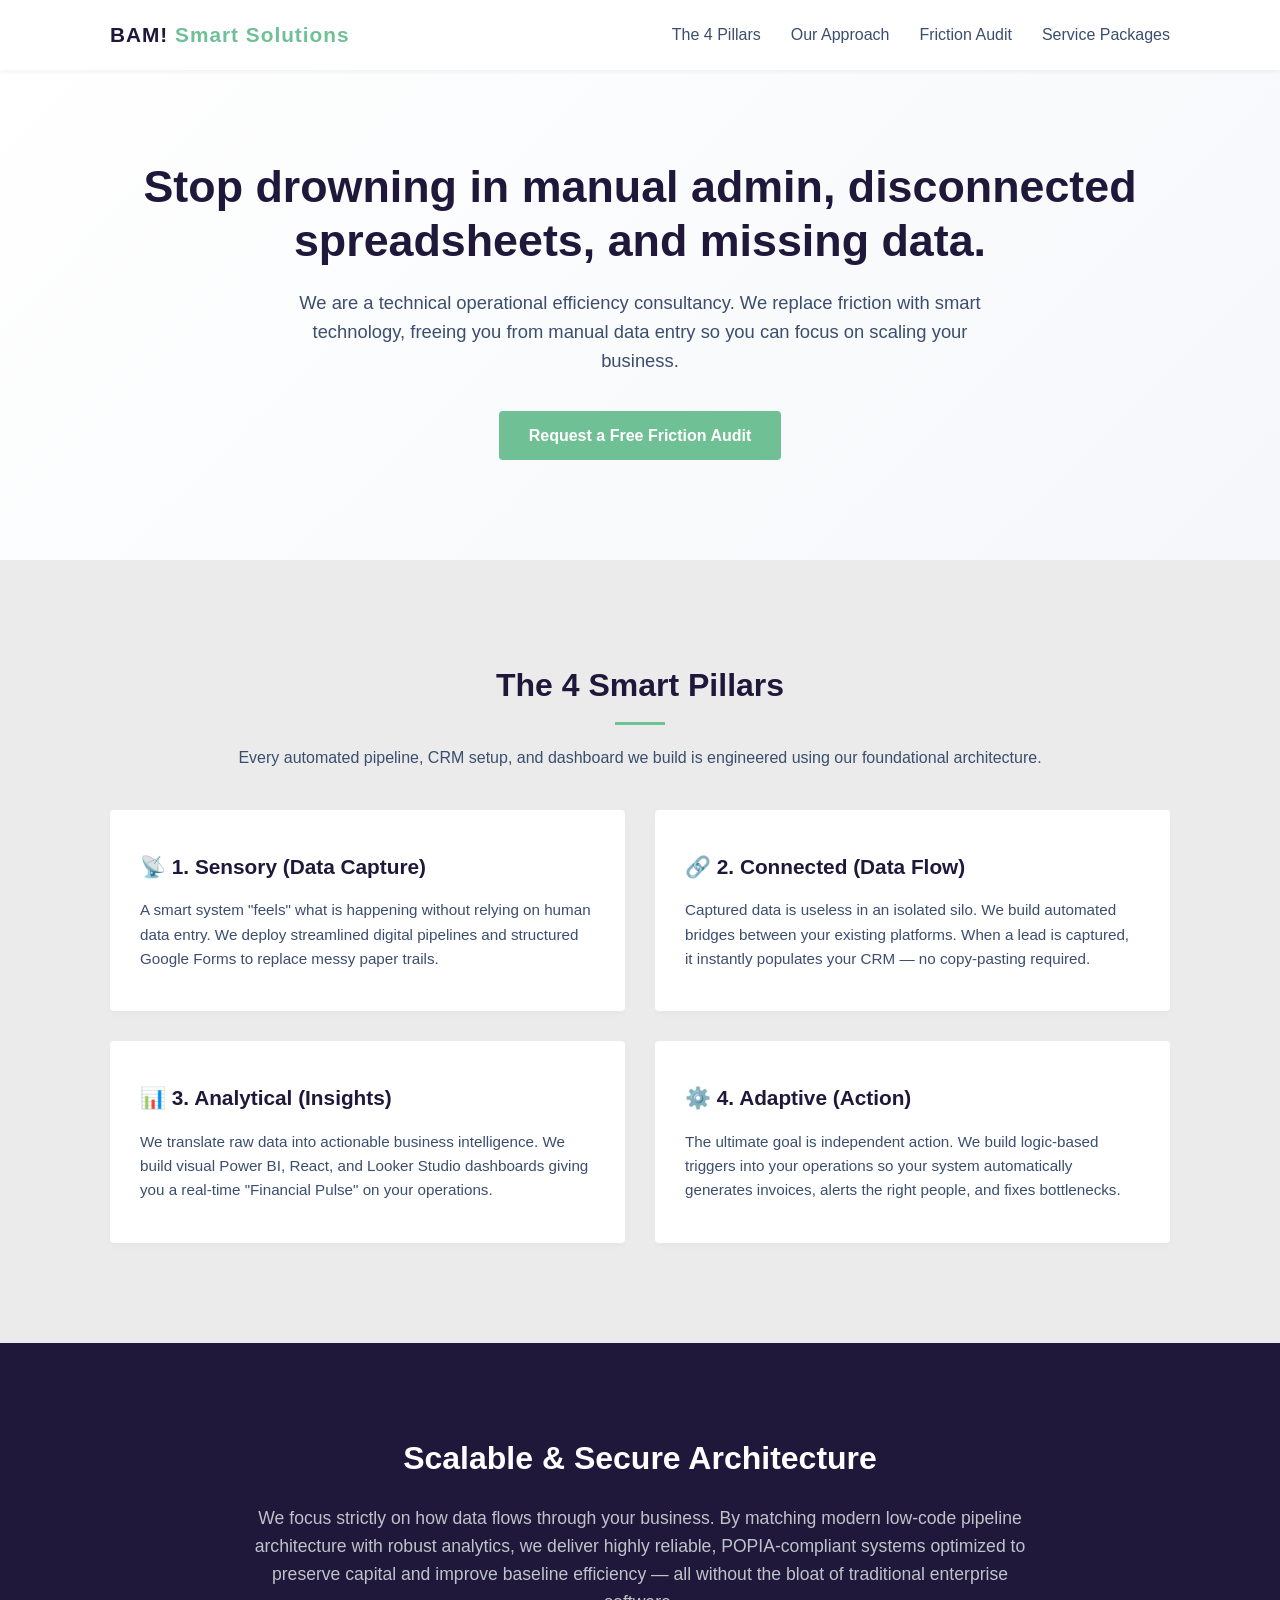
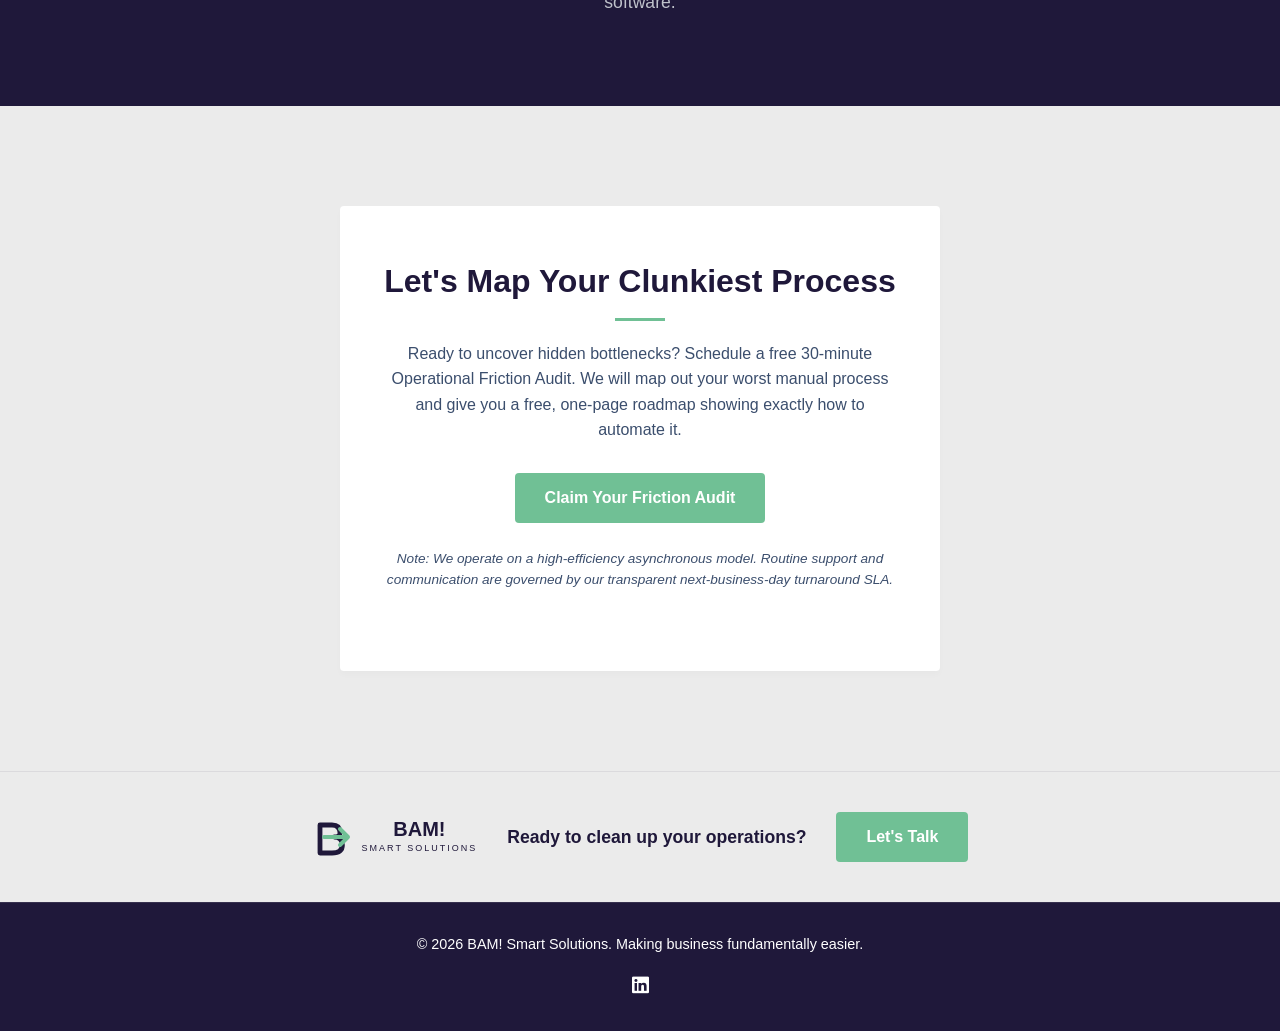
==== index.html @ abf4e765 "Update index.html Add Google Analytics" ====
<!DOCTYPE html>
<html lang="en">
<head>
    <meta charset="UTF-8">
    <meta name="viewport" content="width=device-width, initial-scale=1.0">
    <meta name="description" content="BAM! Smart Solutions helps South African businesses replace manual admin with smart digital systems, automated pipelines, and real-time dashboards.">
    <title>BAM! Smart Solutions | Operational Efficiency & Dashboards</title>
    <!-- Favicon: replace /favicon.ico with your actual favicon file -->
    <link rel="icon" type="image/x-icon" href="/favicon.ico">
    <link rel="stylesheet" href="https://cdnjs.cloudflare.com/ajax/libs/font-awesome/6.5.0/css/all.min.css">
    <link rel="stylesheet" href="style.css">

    <!-- Google tag (gtag.js) -->
    <script async src="https://www.googletagmanager.com/gtag/js?id=G-8MM4XV31XL"></script>
    <script>
      window.dataLayer = window.dataLayer || [];
      function gtag(){dataLayer.push(arguments);}
      gtag('js', new Date());

      gtag('config', 'G-8MM4XV31XL');
    </script>
</head>
<body>

    <header>
        <div class="container">
            <nav>
                <div class="logo">BAM!<span> Smart Solutions</span></div>

                <!-- Desktop nav -->
                <ul class="nav-links" id="nav-links">
                    <li><a href="#pillars">The 4 Pillars</a></li>
                    <li><a href="#approach">Our Approach</a></li>
                    <li><a href="#contact">Friction Audit</a></li>
                    <li><a href="products.html">Service Packages</a></li>
                </ul>

                <!-- Hamburger button (mobile only) -->
                <button class="nav-toggle" id="nav-toggle" aria-label="Toggle navigation" aria-expanded="false">
                    <span></span>
                    <span></span>
                    <span></span>
                </button>
            </nav>
        </div>
    </header>

    <section class="hero">
        <div class="container">
            <h1>Stop drowning in manual admin, disconnected spreadsheets, and missing data.</h1>
            <p>We are a technical operational efficiency consultancy. We replace friction with smart technology, freeing you from manual data entry so you can focus on scaling your business.</p>
            <a href="#contact" class="btn">Request a Free Friction Audit</a>
        </div>
    </section>

    <section id="pillars" class="services">
        <div class="container">
            <h2 class="section-title">The 4 Smart Pillars</h2>
            <p class="section-subtitle">Every automated pipeline, CRM setup, and dashboard we build is engineered using our foundational architecture.</p>
            <div class="services-grid">
                
                <div class="service-card">
                    <h3>📡 1. Sensory (Data Capture)</h3>
                    <p>A smart system "feels" what is happening without relying on human data entry. We deploy streamlined digital pipelines and structured Google Forms to replace messy paper trails.</p>
                </div>

                <div class="service-card">
                    <h3>🔗 2. Connected (Data Flow)</h3>
                    <p>Captured data is useless in an isolated silo. We build automated bridges between your existing platforms. When a lead is captured, it instantly populates your CRM — no copy-pasting required.</p>
                </div>

                <div class="service-card">
                    <h3>📊 3. Analytical (Insights)</h3>
                    <p>We translate raw data into actionable business intelligence. We build visual Power BI, React, and Looker Studio dashboards giving you a real-time "Financial Pulse" on your operations.</p>
                </div>

                <div class="service-card">
                    <h3>⚙️ 4. Adaptive (Action)</h3>
                    <p>The ultimate goal is independent action. We build logic-based triggers into your operations so your system automatically generates invoices, alerts the right people, and fixes bottlenecks.</p>
                </div>

            </div>
        </div>
    </section>

    <section id="approach" class="about-focus">
        <div class="container">
            <h2>Scalable &amp; Secure Architecture</h2>
            <p>We focus strictly on how data flows through your business. By matching modern low-code pipeline architecture with robust analytics, we deliver highly reliable, POPIA-compliant systems optimized to preserve capital and improve baseline efficiency — all without the bloat of traditional enterprise software.</p>
        </div>
    </section>

    <section id="contact" class="contact">
        <div class="container">
            <div class="contact-box">
                <h2 class="section-title">Let's Map Your Clunkiest Process</h2>
                <p>Ready to uncover hidden bottlenecks? Schedule a free 30-minute Operational Friction Audit. We will map out your worst manual process and give you a free, one-page roadmap showing exactly how to automate it.</p>
                <a href="mailto:pieter@bamsmartsolutions.co.za?subject=Free%20Friction%20Audit%20Request&body=Hi%20Pieter%2C%0A%0AI%20would%20like%20to%20book%20a%20free%2030-minute%20Operational%20Friction%20Audit.%0A%0AOrganisation%3A%20%0AContact%20Name%3A%20%0APhone%20Number%3A%20%0A%0AThank%20you." class="btn">Claim Your Friction Audit</a>
                <p class="notice">Note: We operate on a high-efficiency asynchronous model. Routine support and communication are governed by our transparent next-business-day turnaround SLA.</p>
            </div>
        </div>
    </section>

    <!-- Pre-footer CTA -->
    <div class="prefooter-cta">
        <div class="container">
            <div class="prefooter-inner">
                <div class="prefooter-logo">
                    <svg width="40" height="40" viewBox="0 0 50 50" xmlns="http://www.w3.org/2000/svg">
                        <path d="M10 10 H25 Q35 10 35 20 Q35 25 28 25 Q38 25 38 35 Q38 45 25 45 H10 Z" fill="none" stroke="#1F183A" stroke-width="6" stroke-linejoin="round"/>
                        <path d="M15 25 H45 M35 15 L45 25 L35 35" fill="none" stroke="#70C095" stroke-width="5" stroke-linecap="round" stroke-linejoin="round"/>
                    </svg>
                    <div>
                        <span class="prefooter-logo-bam">BAM!</span>
                        <span class="prefooter-logo-sub">SMART SOLUTIONS</span>
                    </div>
                </div>
                <p>Ready to clean up your operations?</p>
                <a href="#contact" class="btn">Let's Talk</a>
            </div>
        </div>
    </div>

    <footer>
        <p>&copy; 2026 BAM! Smart Solutions. Making business fundamentally easier.</p>
        <div class="footer-socials">
            <a href="https://linkedin.com/company/bam-smart-solutions" target="_blank" rel="noopener noreferrer" aria-label="LinkedIn">
                <i class="fa-brands fa-linkedin"></i>
            </a>
            <!--<a href="https://twitter.com/yourhandle" target="_blank" rel="noopener noreferrer" aria-label="X (Twitter)">
                <i class="fa-brands fa-x-twitter"></i>
            </a>
            <a href="https://facebook.com/yourhandle" target="_blank" rel="noopener noreferrer" aria-label="Facebook">
                <i class="fa-brands fa-facebook"></i> -->
            </a>
        </div>
    </footer>

    <script>
        const toggle = document.getElementById('nav-toggle');
        const navLinks = document.getElementById('nav-links');

        toggle.addEventListener('click', () => {
            const isOpen = navLinks.classList.toggle('nav-open');
            toggle.classList.toggle('nav-toggle--open', isOpen);
            toggle.setAttribute('aria-expanded', isOpen);
        });

        // Close nav when a link is clicked
        navLinks.querySelectorAll('a').forEach(link => {
            link.addEventListener('click', () => {
                navLinks.classList.remove('nav-open');
                toggle.classList.remove('nav-toggle--open');
                toggle.setAttribute('aria-expanded', false);
            });
        });
    </script>

</body>
</html>
---- style.css ----
/* ========================================================
   BAM! SMART SOLUTIONS — STYLESHEET
   ======================================================== */

/* --- Color Palette & Variables --- */
:root {
    --color-bg-light: #EBEBEB;
    --color-primary: #1F183A;
    --color-secondary: #3B4E6D;
    --color-accent: #70C095;
    --color-accent-hover: #63A29A;
    --color-white: #FFFFFF;
    --font-main: 'Segoe UI', Tahoma, Geneva, Verdana, sans-serif;
}

/* --- Global Reset & Base --- */
* {
    margin: 0;
    padding: 0;
    box-sizing: border-box;
}

body {
    font-family: var(--font-main);
    background-color: var(--color-bg-light);
    color: var(--color-primary);
    line-height: 1.6;
}

.container {
    width: 90%;
    max-width: 1100px;
    margin: 0 auto;
    padding: 0 20px;
}

/* ========================================================
   HEADER & NAVIGATION
   ======================================================== */

header {
    background-color: var(--color-white);
    box-shadow: 0 2px 4px rgba(0,0,0,0.05);
    position: fixed;
    width: 100%;
    top: 0;
    left: 0;
    z-index: 1000;
}

nav {
    display: flex;
    justify-content: space-between;
    align-items: center;
    height: 70px;
}

.logo {
    font-size: 1.3rem;
    font-weight: 700;
    letter-spacing: 1px;
    color: var(--color-primary);
}

.logo span {
    color: var(--color-accent);
}

/* Desktop nav links */
.nav-links {
    display: flex;
    list-style: none;
    gap: 0;
}

.nav-links li {
    margin-left: 30px;
}

.nav-links a {
    text-decoration: none;
    color: var(--color-secondary);
    font-weight: 500;
    transition: color 0.3s ease;
}

.nav-links a:hover {
    color: var(--color-accent);
}

/* Hamburger button — hidden on desktop */
.nav-toggle {
    display: none;
    flex-direction: column;
    justify-content: space-between;
    width: 26px;
    height: 18px;
    background: none;
    border: none;
    cursor: pointer;
    padding: 0;
}

.nav-toggle span {
    display: block;
    width: 100%;
    height: 2px;
    background-color: var(--color-primary);
    border-radius: 2px;
    transition: transform 0.3s ease, opacity 0.3s ease;
}

/* Animate hamburger to X when open */
.nav-toggle--open span:nth-child(1) {
    transform: translateY(8px) rotate(45deg);
}
.nav-toggle--open span:nth-child(2) {
    opacity: 0;
}
.nav-toggle--open span:nth-child(3) {
    transform: translateY(-8px) rotate(-45deg);
}

/* ========================================================
   HERO SECTION
   ======================================================== */

.hero {
    padding: 160px 0 100px 0;
    background: linear-gradient(135deg, var(--color-white) 0%, #F5F7FA 100%);
    text-align: center;
}

.hero h1 {
    font-size: 2.8rem;
    color: var(--color-primary);
    margin-bottom: 20px;
    font-weight: 700;
    line-height: 1.2;
}

.hero p {
    font-size: 1.15rem;
    color: var(--color-secondary);
    max-width: 700px;
    margin: 0 auto 35px auto;
}

/* ========================================================
   BUTTONS
   ======================================================== */

.btn {
    display: inline-block;
    background-color: var(--color-accent);
    color: var(--color-white);
    padding: 12px 30px;
    text-decoration: none;
    border-radius: 4px;
    font-weight: 600;
    transition: background-color 0.3s ease;
}

.btn:hover {
    background-color: var(--color-accent-hover);
}

/* ========================================================
   SERVICES / 4 PILLARS SECTION
   ======================================================== */

.services {
    padding: 100px 0;
}

.section-title {
    text-align: center;
    font-size: 2rem;
    margin-bottom: 20px;
    color: var(--color-primary);
    position: relative;
}

.section-title::after {
    content: '';
    display: block;
    width: 50px;
    height: 3px;
    background-color: var(--color-accent);
    margin: 10px auto 0 auto;
}

.section-subtitle {
    text-align: center;
    margin-bottom: 40px;
    color: var(--color-secondary);
}

.services-grid {
    display: grid;
    grid-template-columns: repeat(2, 1fr);
    gap: 30px;
}

.service-card {
    background-color: var(--color-white);
    padding: 40px 30px;
    border-radius: 4px;
    box-shadow: 0 4px 6px rgba(0,0,0,0.02);
    transition: transform 0.3s ease, box-shadow 0.3s ease;
}

.service-card:hover {
    transform: translateY(-5px);
    box-shadow: 0 10px 20px rgba(0,0,0,0.05);
}

.service-card h3 {
    font-size: 1.3rem;
    color: var(--color-primary);
    margin-bottom: 15px;
}

.service-card p {
    color: var(--color-secondary);
    font-size: 0.95rem;
}

/* ========================================================
   APPROACH / ABOUT SECTION
   ======================================================== */

.about-focus {
    background-color: var(--color-primary);
    color: var(--color-white);
    padding: 90px 0;
    text-align: center;
}

.about-focus h2 {
    font-size: 2rem;
    margin-bottom: 20px;
    color: var(--color-white);
}

.about-focus p {
    max-width: 800px;
    margin: 0 auto;
    font-size: 1.1rem;
    color: #D1D5DB;
    opacity: 0.9;
}

/* ========================================================
   CONTACT SECTION
   ======================================================== */

.contact {
    padding: 100px 0;
    text-align: center;
}

.contact-box {
    background-color: var(--color-white);
    max-width: 600px;
    margin: 0 auto;
    padding: 50px 40px;
    border-radius: 4px;
    box-shadow: 0 4px 6px rgba(0,0,0,0.02);
}

.contact-box p {
    margin-bottom: 30px;
    color: var(--color-secondary);
}

.notice {
    margin-top: 25px;
    font-size: 0.85rem;
    color: #718096;
    font-style: italic;
}

/* ========================================================
   PRE-FOOTER CTA
   ======================================================== */

.prefooter-cta {
    background-color: var(--color-bg-light);
    border-top: 1px solid rgba(31, 24, 58, 0.08);
    padding: 40px 0;
}

.prefooter-inner {
    display: flex;
    align-items: center;
    justify-content: center;
    gap: 30px;
    flex-wrap: wrap;
    text-align: center;
}

.prefooter-inner p {
    font-size: 1.1rem;
    font-weight: 600;
    color: var(--color-primary);
}

.prefooter-logo {
    display: flex;
    align-items: center;
    gap: 10px;
}

.prefooter-logo-bam {
    display: block;
    font-weight: 800;
    font-size: 20px;
    color: var(--color-primary);
    line-height: 1;
}

.prefooter-logo-sub {
    display: block;
    font-weight: 400;
    font-size: 9px;
    color: var(--color-primary);
    letter-spacing: 2px;
    margin-top: 2px;
}

/* ========================================================
   FOOTER
   ======================================================== */

footer {
    background-color: var(--color-primary);
    color: var(--color-white);
    padding: 30px 0;
    text-align: center;
    font-size: 0.9rem;
    border-top: 1px solid rgba(255,255,255,0.1);
    display: flex;
    flex-direction: column;
    align-items: center;
    gap: 15px;
}

.footer-socials a {
    color: var(--color-white);
    text-decoration: none;
    margin: 0 10px;
    font-size: 1.2rem;
    transition: color 0.3s ease;
}

.footer-socials a:hover {
    color: var(--color-accent);
}

/* ========================================================
   RESPONSIVE — MOBILE
   ======================================================== */

@media (max-width: 768px) {

    /* Hero */
    .hero h1 {
        font-size: 2rem;
    }

    /* Show hamburger, hide desktop nav by default */
    .nav-toggle {
        display: flex;
    }

    .nav-links {
        display: none;
        flex-direction: column;
        position: absolute;
        top: 70px;
        left: 0;
        width: 100%;
        background-color: var(--color-white);
        box-shadow: 0 4px 10px rgba(0,0,0,0.08);
        padding: 20px 0;
        gap: 0;
    }

    .nav-links.nav-open {
        display: flex;
    }

    .nav-links li {
        margin: 0;
    }

    .nav-links a {
        display: block;
        padding: 12px 30px;
        border-bottom: 1px solid rgba(0,0,0,0.04);
    }

    /* Services grid — 1 column on mobile */
    .services-grid {
        grid-template-columns: 1fr;
    }

    /* Products grid — 1 column on mobile */
    .product-grid {
        grid-template-columns: 1fr;
    }

    /* Pre-footer — stack vertically */
    .prefooter-inner {
        flex-direction: column;
        gap: 15px;
    }
}

/* ========================================================
   PRODUCTS PAGE
   ======================================================== */

.products-main {
    max-width: 1200px;
    margin: 40px auto;
    padding: 0 20px;
}

/* Section headers */
.products-section-header {
    margin-bottom: 30px;
}

.products-section-header--spaced {
    margin-top: 70px;
}

.products-section-title {
    font-size: 1.8rem;
    color: var(--color-primary);
    margin-bottom: 8px;
    position: relative;
}

.products-section-title::after {
    content: '';
    display: block;
    width: 40px;
    height: 3px;
    background-color: var(--color-accent);
    margin: 8px 0 0 0;
}

.products-section-subtitle {
    color: var(--color-secondary);
    font-size: 0.95rem;
    margin-top: 12px;
}

/* Product grid */
.product-grid {
    display: grid;
    grid-template-columns: repeat(auto-fit, minmax(300px, 1fr));
    gap: 30px;
}

/* Product card */
.product-card {
    background: var(--color-white);
    padding: 25px;
    border-radius: 6px;
    box-shadow: 0 4px 6px rgba(0, 0, 0, 0.05);
    display: flex;
    flex-direction: column;
    justify-content: space-between;
    transition: transform 0.2s ease, box-shadow 0.2s ease;
    border-left: 4px solid transparent;
}

.product-card:hover {
    transform: translateY(-5px);
    box-shadow: 0 8px 15px rgba(0, 0, 0, 0.1);
}

/* Featured / Core Offer card */
.product-card--featured {
    border-left: 4px solid var(--color-accent);
    box-shadow: 0 6px 20px rgba(112, 192, 149, 0.15);
}

/* Tags */
.product-tag {
    display: inline-block;
    background-color: rgba(31, 24, 58, 0.08);
    color: var(--color-primary);
    padding: 4px 8px;
    font-size: 11px;
    font-weight: 700;
    border-radius: 4px;
    text-transform: uppercase;
    letter-spacing: 0.5px;
}

.product-tag--core {
    background-color: rgba(112, 192, 149, 0.2);
    color: #2a7a52;
}

.product-title {
    margin: 15px 0 10px 0;
    font-size: 20px;
    color: var(--color-primary);
}

.product-description {
    font-size: 14px;
    color: #555555;
    line-height: 1.6;
    margin-bottom: 15px;
}

.product-includes {
    list-style: none;
    margin-bottom: 20px;
}

.product-includes li {
    font-size: 13px;
    color: var(--color-secondary);
    padding: 4px 0;
    padding-left: 18px;
    position: relative;
}

.product-includes li::before {
    content: '✓';
    position: absolute;
    left: 0;
    color: var(--color-accent);
    font-weight: 700;
}

.product-price {
    font-size: 22px;
    font-weight: 800;
    margin-bottom: 15px;
    color: var(--color-primary);
}

.product-price-period {
    font-size: 14px;
    font-weight: 400;
    color: var(--color-secondary);
}

/* Enquire button (anchor styled as button) */
.btn-enquire {
    display: block;
    background-color: var(--color-accent);
    color: var(--color-primary);
    text-decoration: none;
    text-align: center;
    width: 100%;
    padding: 12px;
    font-size: 14px;
    font-weight: 700;
    border-radius: 4px;
    transition: background-color 0.2s ease, color 0.2s ease;
    text-transform: uppercase;
    letter-spacing: 0.5px;
}

.btn-enquire:hover {
    background-color: var(--color-accent-hover);
    color: var(--color-white);
}

/* Not sure box */
.not-sure-box {
    text-align: center;
    padding: 60px 20px 40px;
}

.not-sure-box h3 {
    font-size: 1.4rem;
    margin-bottom: 12px;
    color: var(--color-primary);
}

.not-sure-box p {
    color: var(--color-secondary);
    margin-bottom: 25px;
    max-width: 550px;
    margin-left: auto;
    margin-right: auto;
}
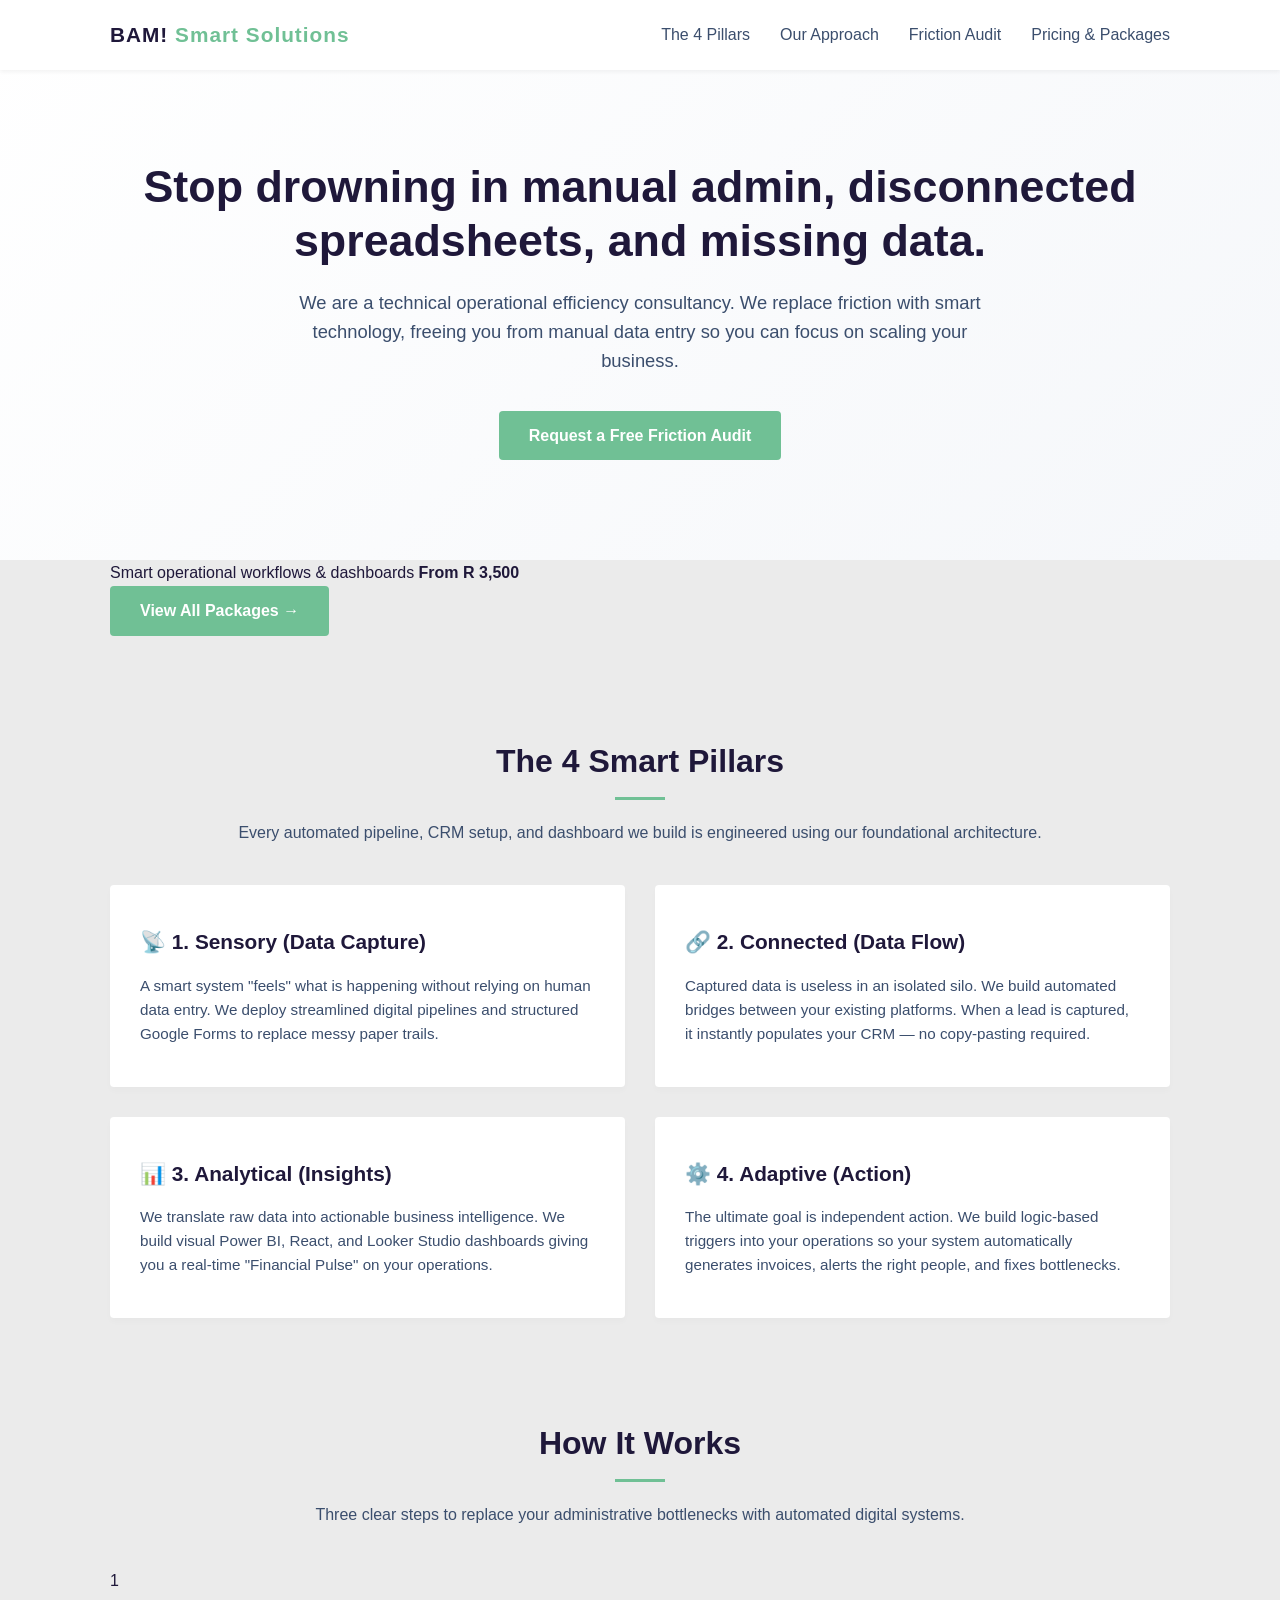
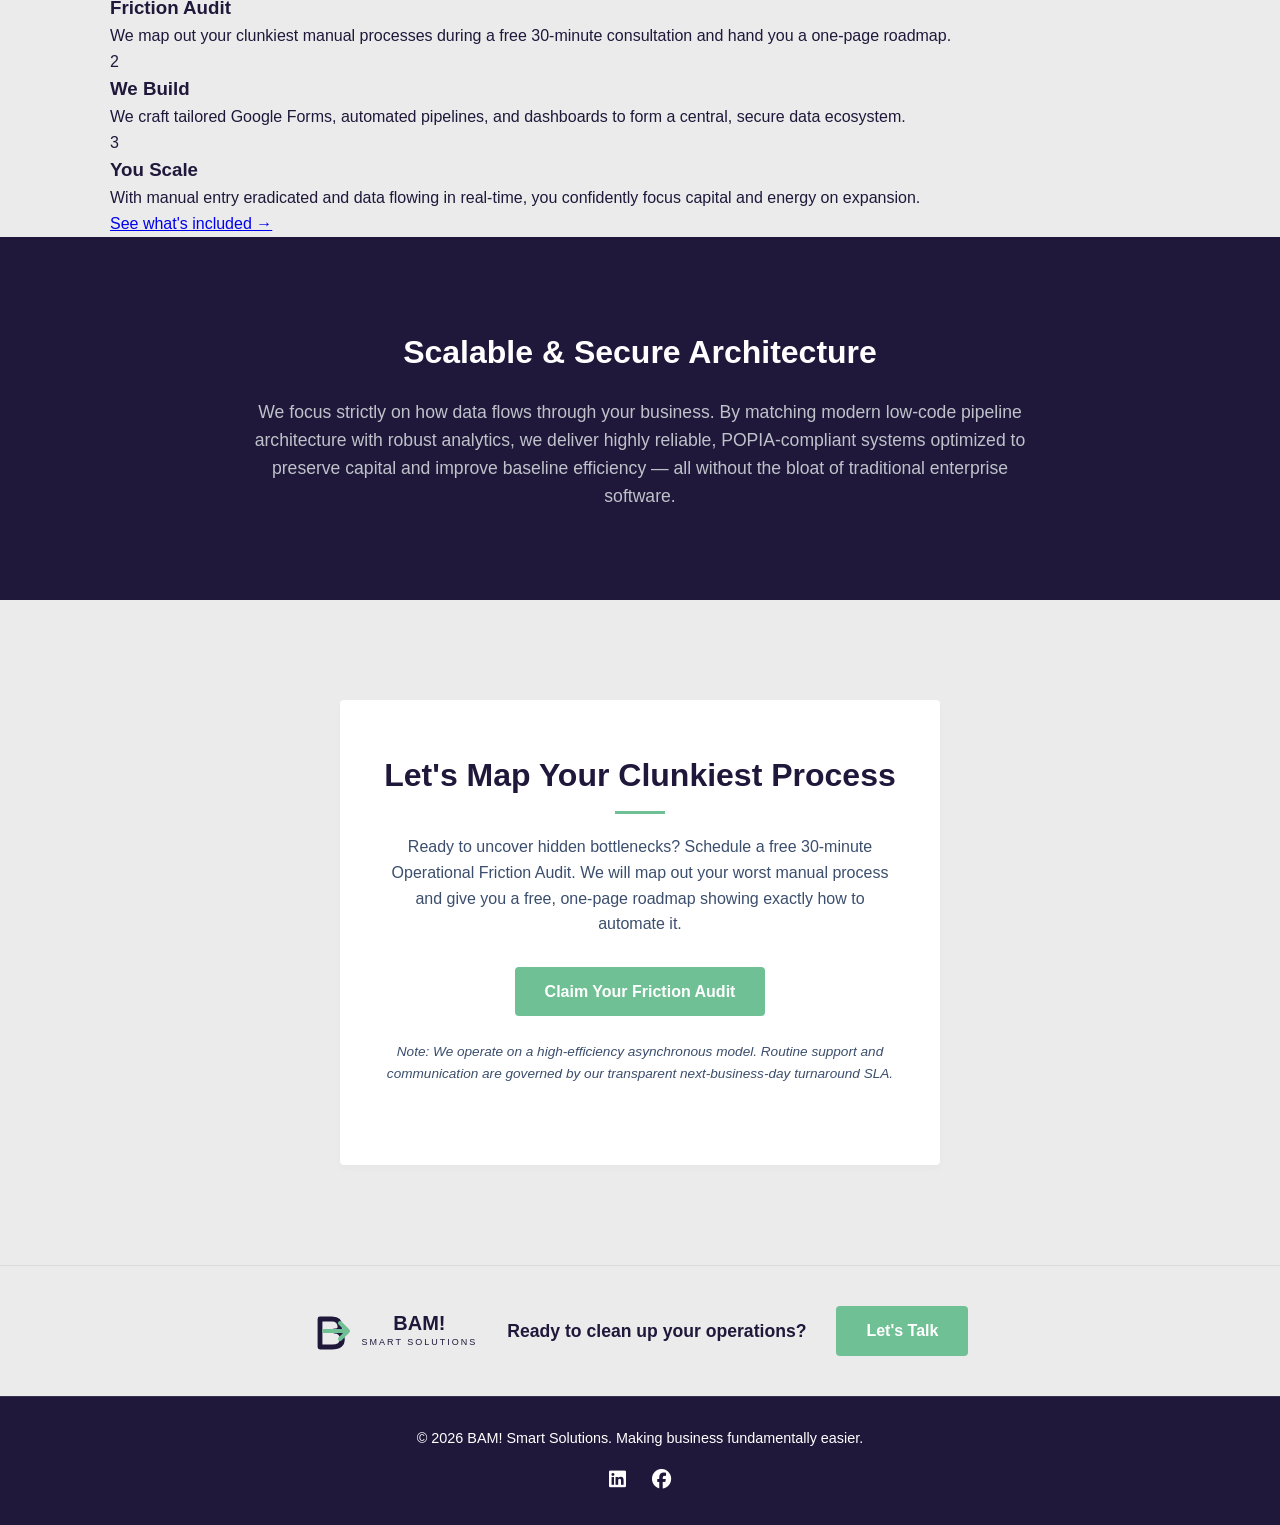
==== commit c4dafdad: "Update index.html Additions: - favicon added - added a teaser pricing strip to the home page - ad" ====
--- a/index.html
+++ b/index.html
@@ -6,7 +6,7 @@
     <meta name="description" content="BAM! Smart Solutions helps South African businesses replace manual admin with smart digital systems, automated pipelines, and real-time dashboards.">
     <title>BAM! Smart Solutions | Operational Efficiency & Dashboards</title>
     <!-- Favicon: replace /favicon.ico with your actual favicon file -->
-    <link rel="icon" type="image/x-icon" href="/favicon.ico">
+    <link rel="icon" type="image/x-icon" href="/BAM Favicon.ico">
     <link rel="stylesheet" href="https://cdnjs.cloudflare.com/ajax/libs/font-awesome/6.5.0/css/all.min.css">
     <link rel="stylesheet" href="style.css">
 
@@ -32,7 +32,7 @@
                     <li><a href="#pillars">The 4 Pillars</a></li>
                     <li><a href="#approach">Our Approach</a></li>
                     <li><a href="#contact">Friction Audit</a></li>
-                    <li><a href="products.html">Service Packages</a></li>
+                    <li><a href="products.html">Pricing & Packages</a></li>
                 </ul>
 
                 <!-- Hamburger button (mobile only) -->
@@ -53,6 +53,15 @@
         </div>
     </section>
 
+    <section class="pricing-teaser">
+        <div class="container pricing-teaser-inner">
+            <p>Smart operational workflows & dashboards <strong>From R 3,500</strong></p>
+            <a href="products.html" class="btn btn-secondary-style">View All Packages &rarr;</a>
+        </div>
+    </section>
+
+    
+
     <section id="pillars" class="services">
         <div class="container">
             <h2 class="section-title">The 4 Smart Pillars</h2>
@@ -79,6 +88,37 @@
                     <p>The ultimate goal is independent action. We build logic-based triggers into your operations so your system automatically generates invoices, alerts the right people, and fixes bottlenecks.</p>
                 </div>
 
+            </div>
+        </div>
+    </section>
+
+    <section class="how-it-works">
+        <div class="container">
+            <h2 class="section-title">How It Works</h2>
+            <p class="section-subtitle">Three clear steps to replace your administrative bottlenecks with automated digital systems.</p>
+            
+            <div class="steps-grid">
+                <div class="step-card">
+                    <div class="step-number">1</div>
+                    <h3>Friction Audit</h3>
+                    <p>We map out your clunkiest manual processes during a free 30-minute consultation and hand you a one-page roadmap.</p>
+                </div>
+
+                <div class="step-card">
+                    <div class="step-number">2</div>
+                    <h3>We Build</h3>
+                    <p>We craft tailored Google Forms, automated pipelines, and dashboards to form a central, secure data ecosystem.</p>
+                </div>
+
+                <div class="step-card">
+                    <div class="step-number">3</div>
+                    <h3>You Scale</h3>
+                    <p>With manual entry eradicated and data flowing in real-time, you confidently focus capital and energy on expansion.</p>
+                </div>
+            </div>
+
+            <div class="how-it-works-cta">
+                <a href="products.html" class="view-packages-link">See what's included &rarr;</a>
             </div>
         </div>
     </section>
@@ -129,9 +169,9 @@
             </a>
             <!--<a href="https://twitter.com/yourhandle" target="_blank" rel="noopener noreferrer" aria-label="X (Twitter)">
                 <i class="fa-brands fa-x-twitter"></i>
-            </a>
-            <a href="https://facebook.com/yourhandle" target="_blank" rel="noopener noreferrer" aria-label="Facebook">
-                <i class="fa-brands fa-facebook"></i> -->
+            </a> -->
+            <a href="https://www.facebook.com/profile.php?id=61590346305639" target="_blank" rel="noopener noreferrer" aria-label="Facebook">
+                <i class="fa-brands fa-facebook"></i> 
             </a>
         </div>
     </footer>
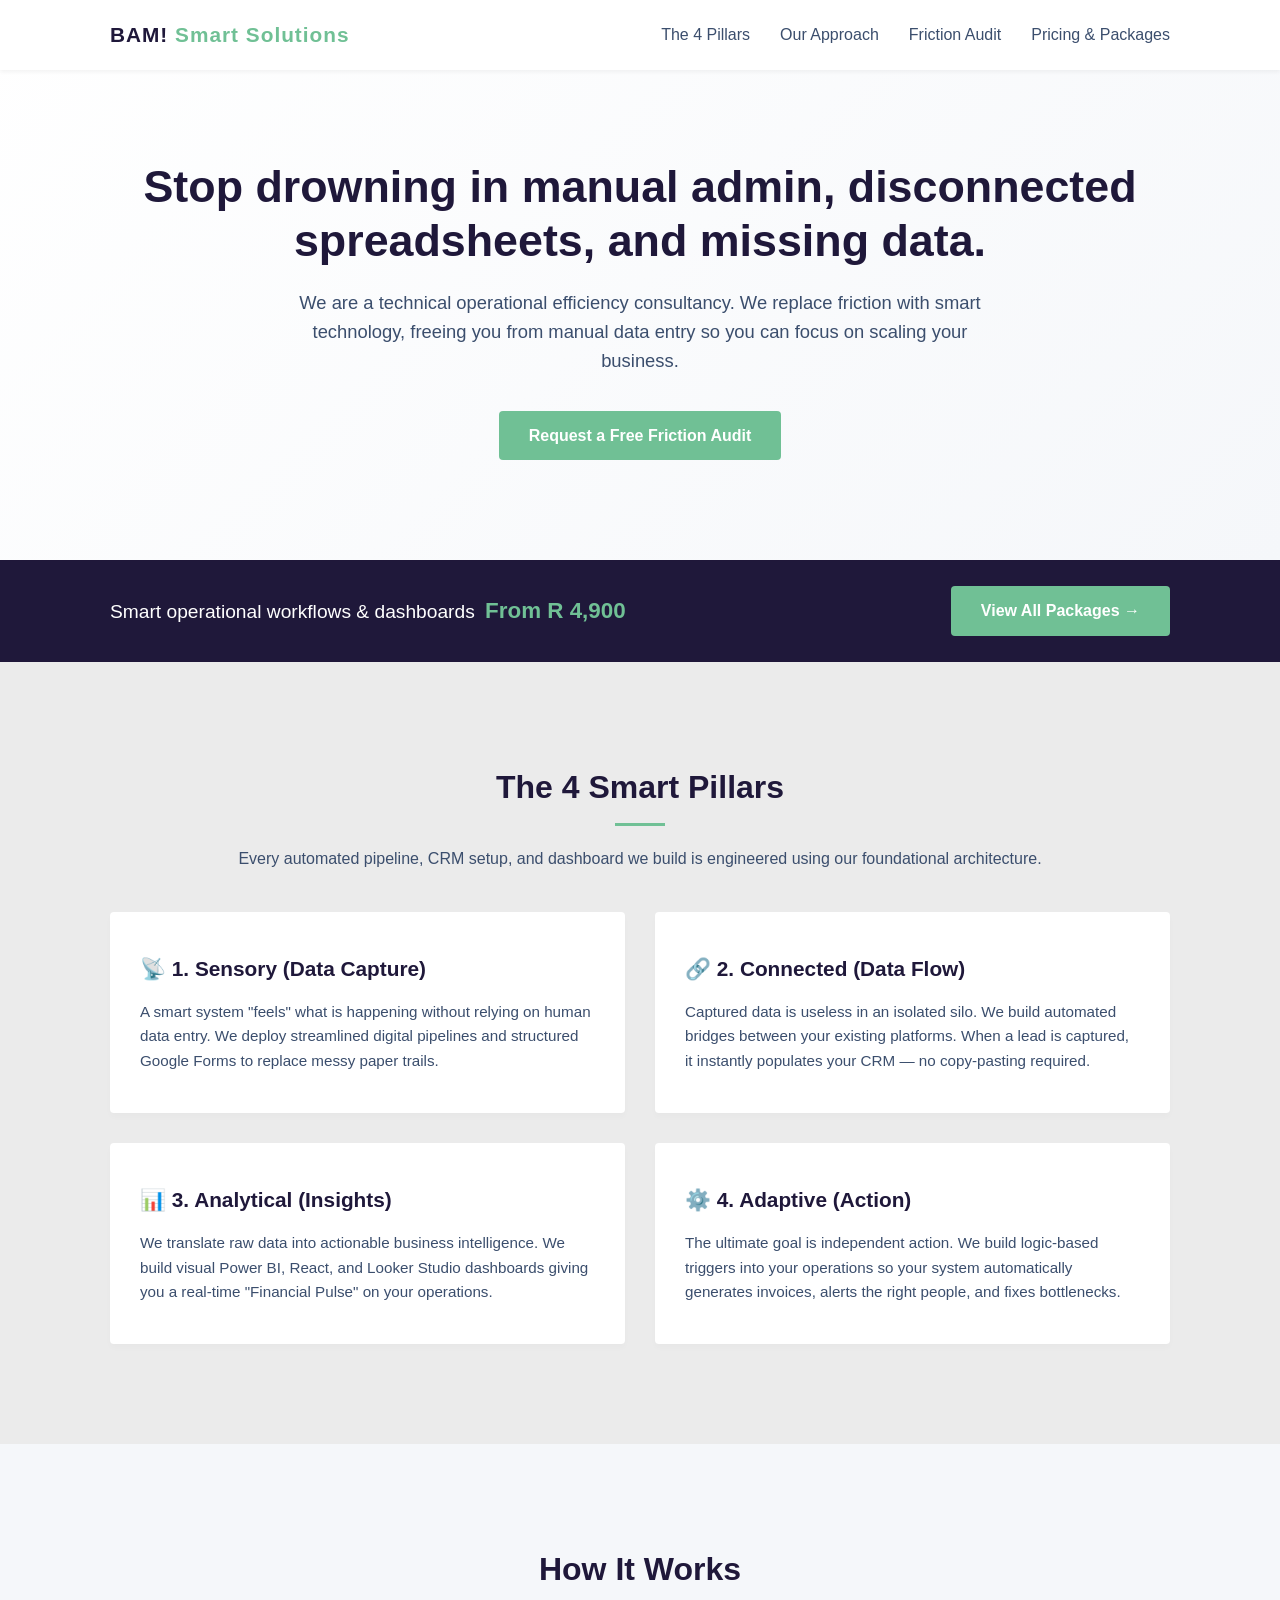
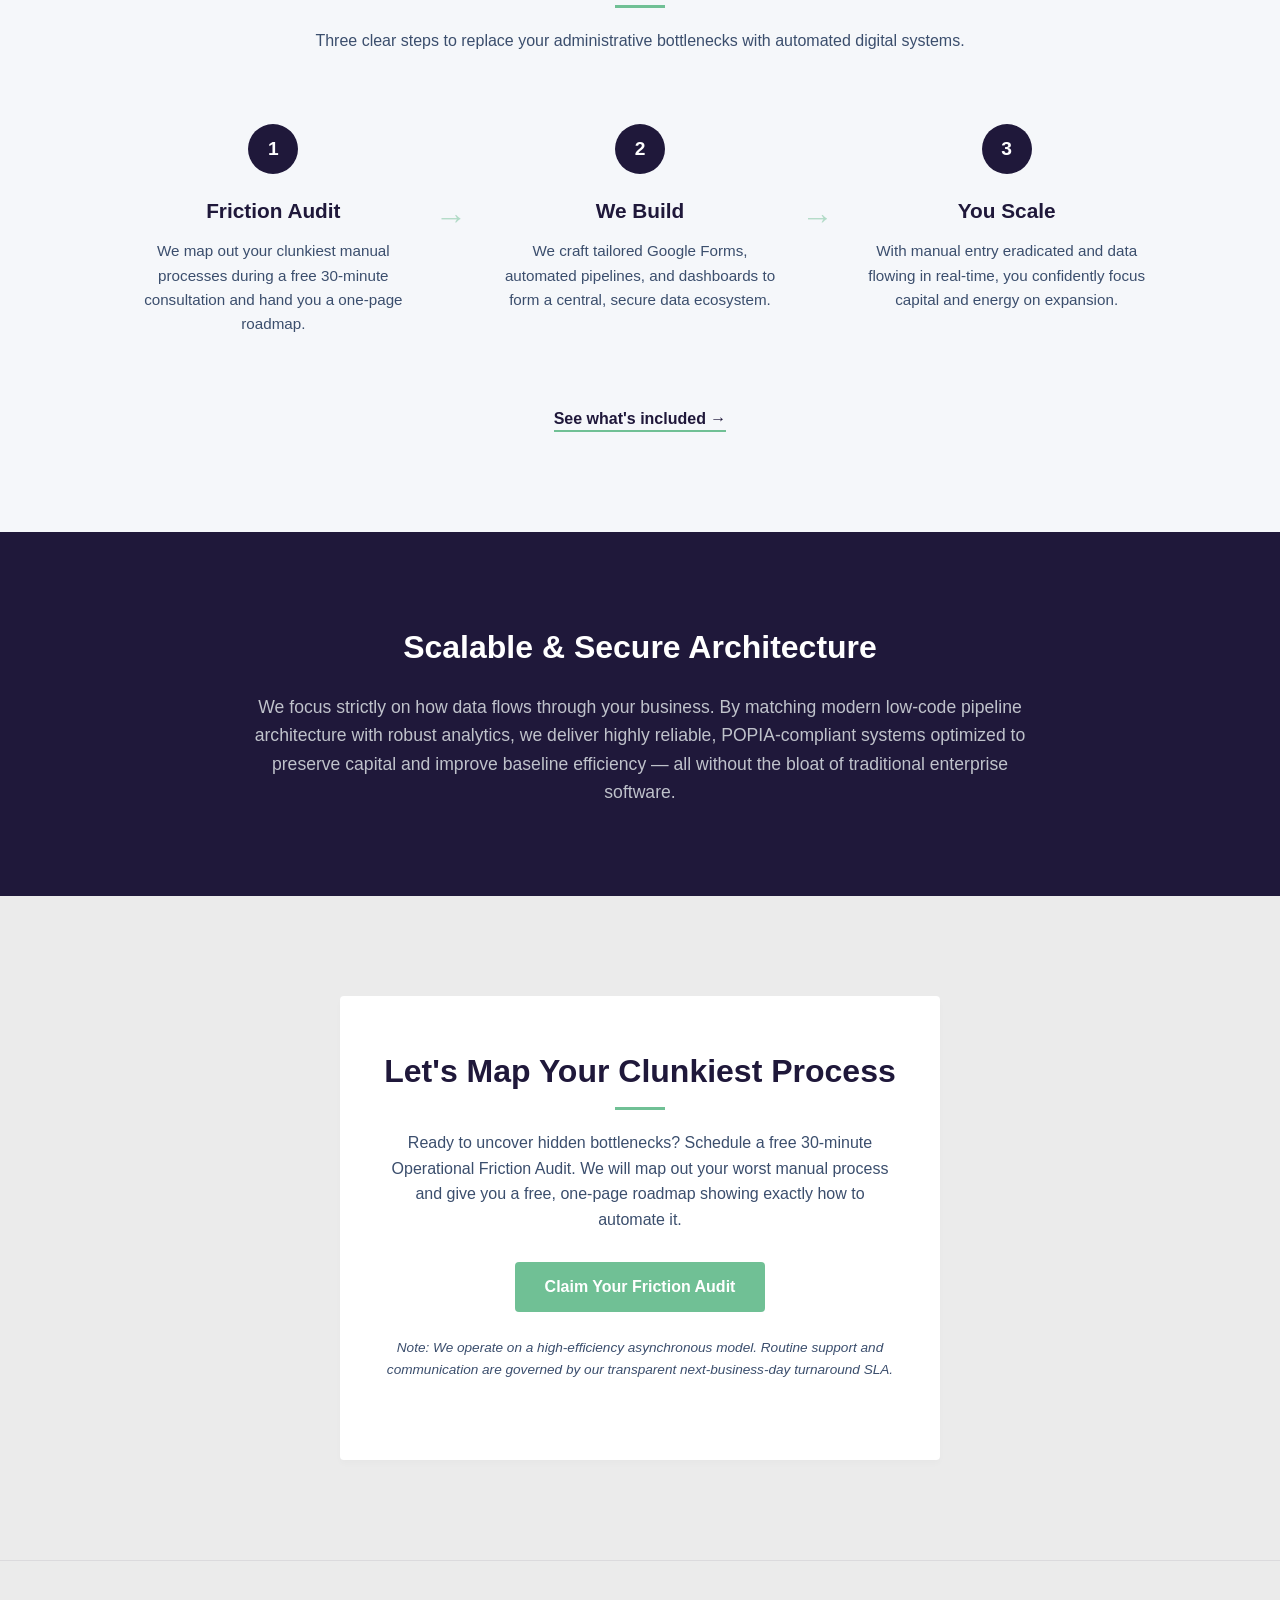
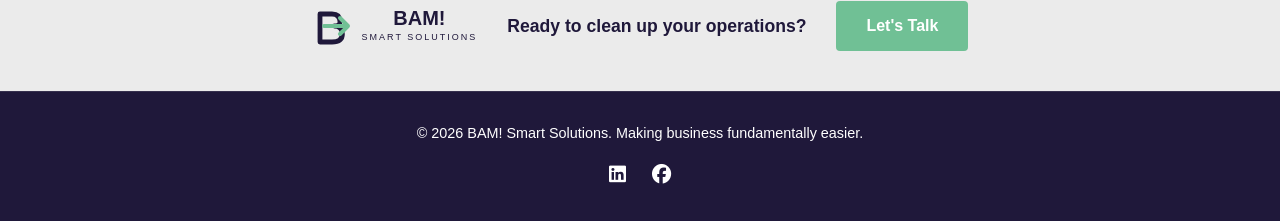
==== commit 60133442: "Update index.html Add: - Logo link - price adjustment" ====
--- a/index.html
+++ b/index.html
@@ -25,7 +25,9 @@
     <header>
         <div class="container">
             <nav>
-                <div class="logo">BAM!<span> Smart Solutions</span></div>
+                <a href="/" class="logo-link" style="text-decoration: none;">
+                    <div class="logo">BAM!<span> Smart Solutions</span></div>
+                </a>
 
                 <!-- Desktop nav -->
                 <ul class="nav-links" id="nav-links">
@@ -55,7 +57,7 @@
 
     <section class="pricing-teaser">
         <div class="container pricing-teaser-inner">
-            <p>Smart operational workflows & dashboards <strong>From R 3,500</strong></p>
+            <p>Smart operational workflows & dashboards <strong>From R 4,900 </strong></p>
             <a href="products.html" class="btn btn-secondary-style">View All Packages &rarr;</a>
         </div>
     </section>
--- a/style.css
+++ b/style.css
@@ -596,3 +596,139 @@
     margin-left: auto;
     margin-right: auto;
 }
+
+/* ========================================================
+   NEW SECTIONS: PRICING TEASER & HOW IT WORKS
+   ======================================================== */
+
+/* --- Teaser Pricing Strip --- */
+.pricing-teaser {
+    background-color: var(--color-primary);
+    border-top: 1px solid rgba(31, 24, 58, 0.08);
+    border-bottom: 1px solid rgba(31, 24, 58, 0.08);
+    padding: 25px 0;
+}
+
+.pricing-teaser-inner {
+    display: flex;
+    justify-content: space-between;
+    align-items: center;
+    flex-wrap: wrap;
+    gap: 20px;
+}
+
+.pricing-teaser p {
+    font-size: 1.2rem;
+    color: var(--color-white);
+}
+
+.pricing-teaser p strong {
+    color: var(--color-accent);
+    font-size: 1.4rem;
+    font-weight: 800;
+    margin-left: 5px;
+}
+
+/* Modifying button slightly for contrasting strip layout */
+.btn-secondary-style {
+    background-color: var(--color-accent);
+}
+.btn-secondary-style:hover {
+    background-color: var(--color-accent-hover);
+}
+
+/* --- How It Works Section --- */
+.how-it-works {
+    padding: 100px 0;
+    background-color: #F5F7FA; /* Light background contrast split */
+}
+
+.steps-grid {
+    display: grid;
+    grid-template-columns: repeat(3, 1fr);
+    gap: 40px;
+    margin-top: 50px;
+}
+
+.step-card {
+    text-align: center;
+    position: relative;
+    padding: 20px;
+}
+
+/* Arrow indicators between step columns on desktop */
+.steps-grid .step-card:not(:last-child)::after {
+    content: '→';
+    position: absolute;
+    right: -30px;
+    top: 35%;
+    font-size: 2rem;
+    color: var(--color-accent);
+    opacity: 0.5;
+}
+
+.step-number {
+    display: inline-flex;
+    align-items: center;
+    justify-content: center;
+    width: 50px;
+    height: 50px;
+    background-color: var(--color-primary);
+    color: var(--color-white);
+    font-weight: 700;
+    font-size: 1.2rem;
+    border-radius: 50%;
+    margin-bottom: 20px;
+}
+
+.step-card h3 {
+    font-size: 1.3rem;
+    color: var(--color-primary);
+    margin-bottom: 12px;
+}
+
+.step-card p {
+    color: var(--color-secondary);
+    font-size: 0.95rem;
+}
+
+.how-it-works-cta {
+    text-align: center;
+    margin-top: 50px;
+}
+
+.view-packages-link {
+    color: var(--color-primary);
+    font-weight: 700;
+    text-decoration: none;
+    border-bottom: 2px solid var(--color-accent);
+    padding-bottom: 3px;
+    transition: color 0.2s ease, border-color 0.2s ease;
+}
+
+.view-packages-link:hover {
+    color: var(--color-accent);
+    border-color: var(--color-accent-hover);
+}
+
+/* --- Mobile Responsiveness Adjustments --- */
+@media (max-width: 768px) {
+    .pricing-teaser-inner {
+        flex-direction: column;
+        text-align: center;
+    }
+    
+    .steps-grid {
+        grid-template-columns: 1fr;
+        gap: 30px;
+    }
+
+    .steps-grid .step-card:not(:last-child)::after {
+        content: '↓';
+        right: auto;
+        left: 50%;
+        top: auto;
+        bottom: -25px;
+        transform: translateX(-50%);
+    }
+}
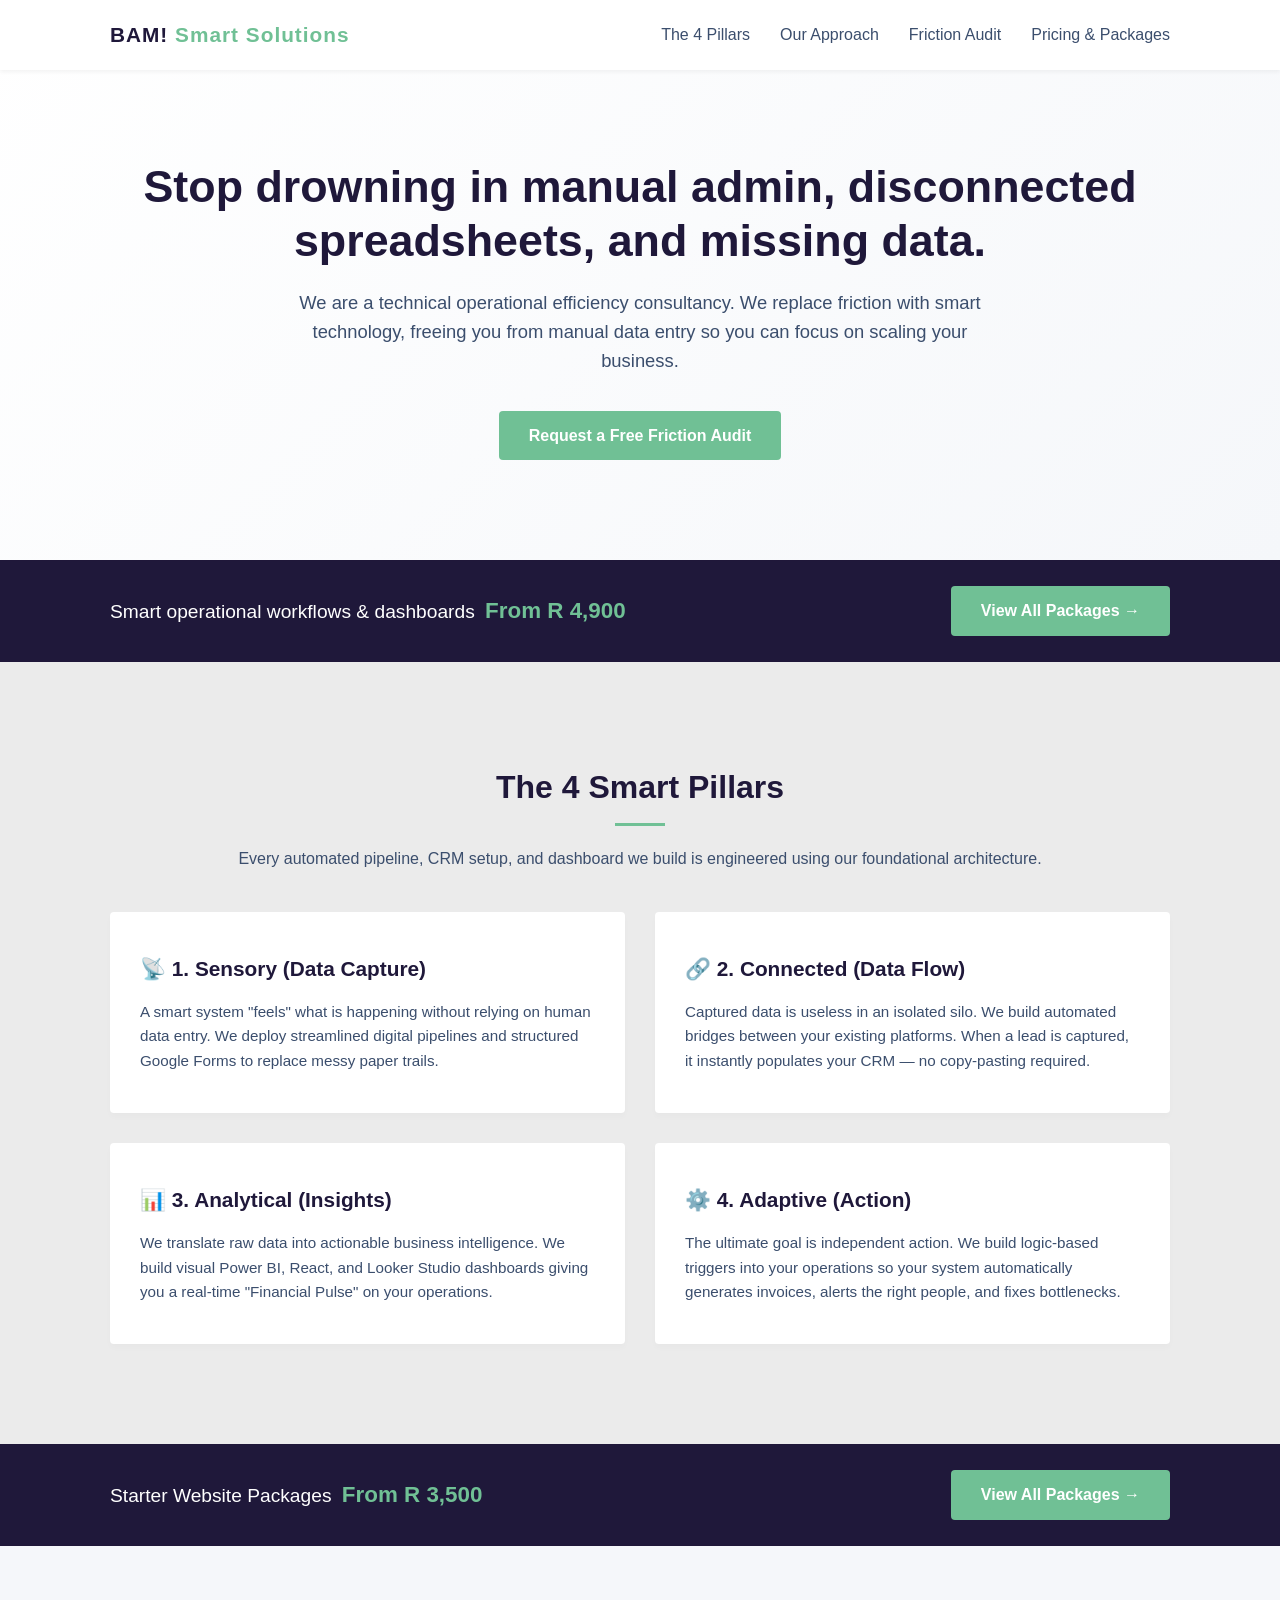
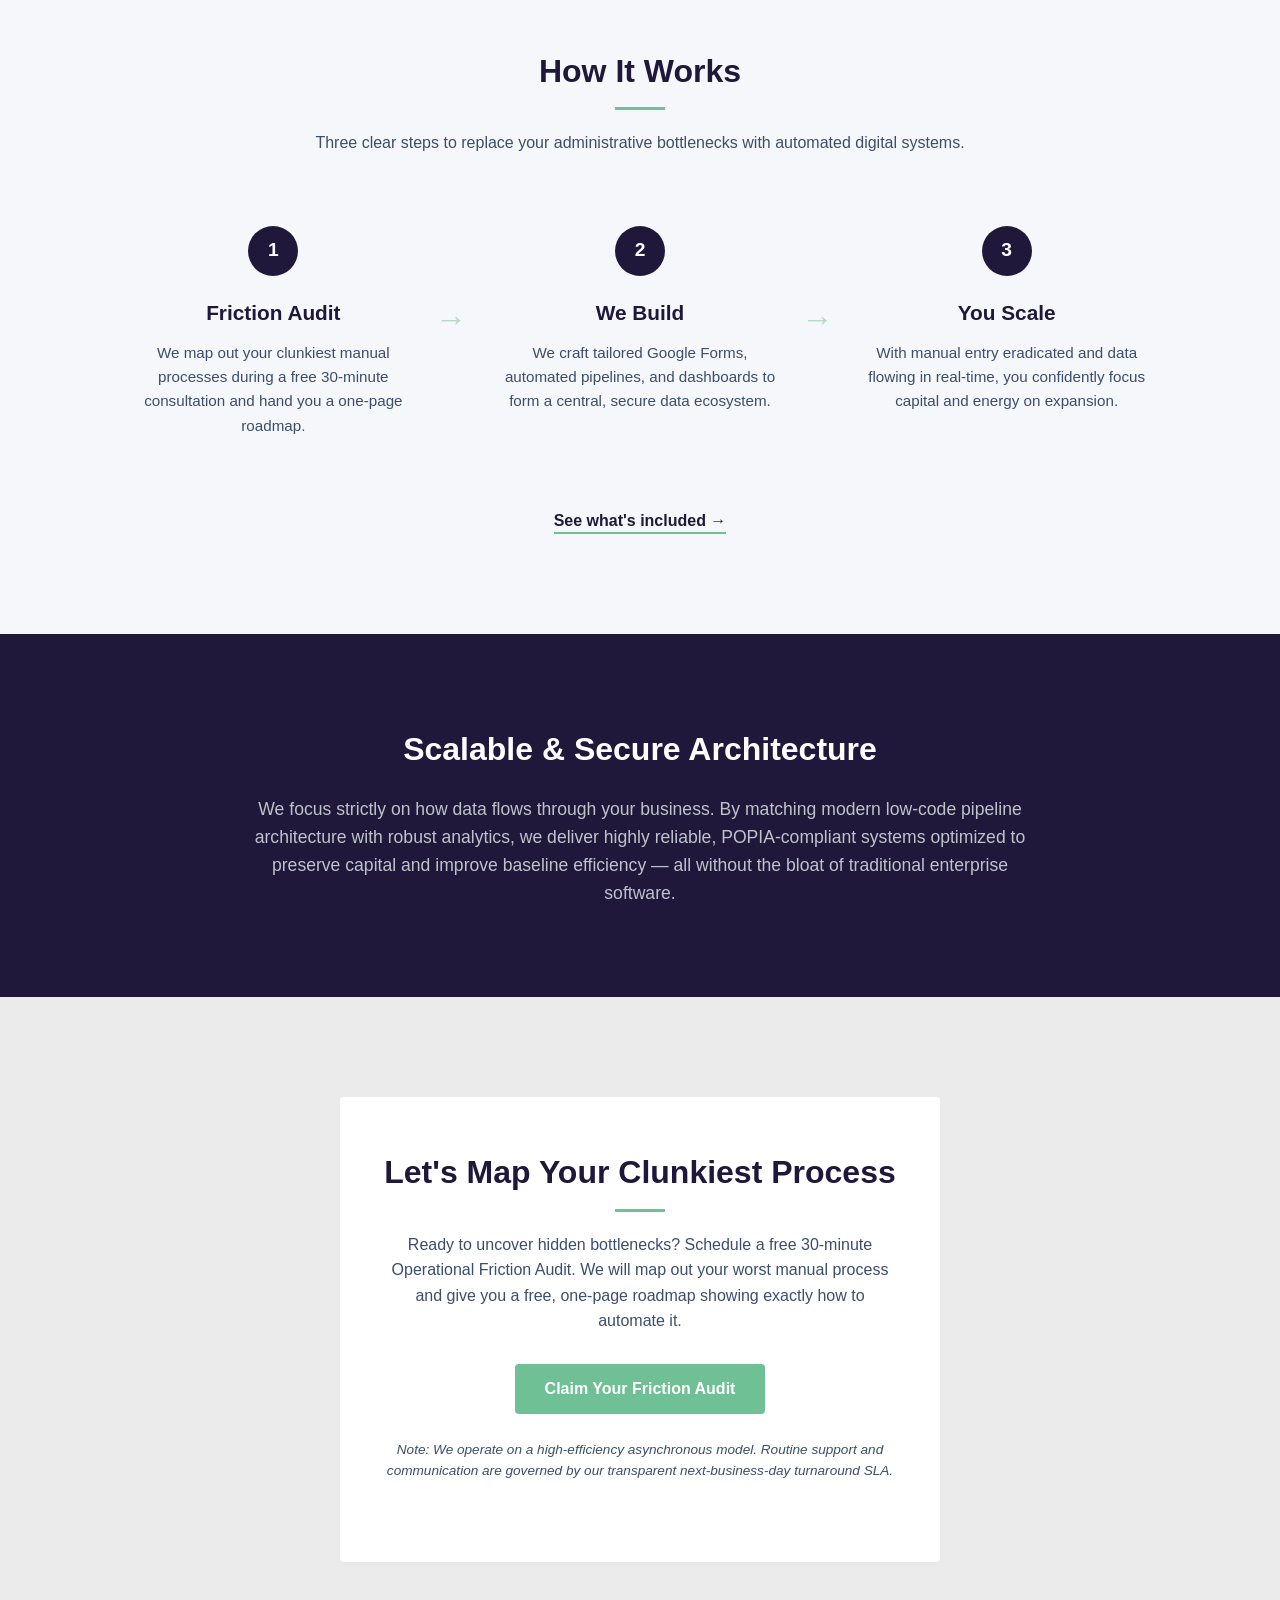
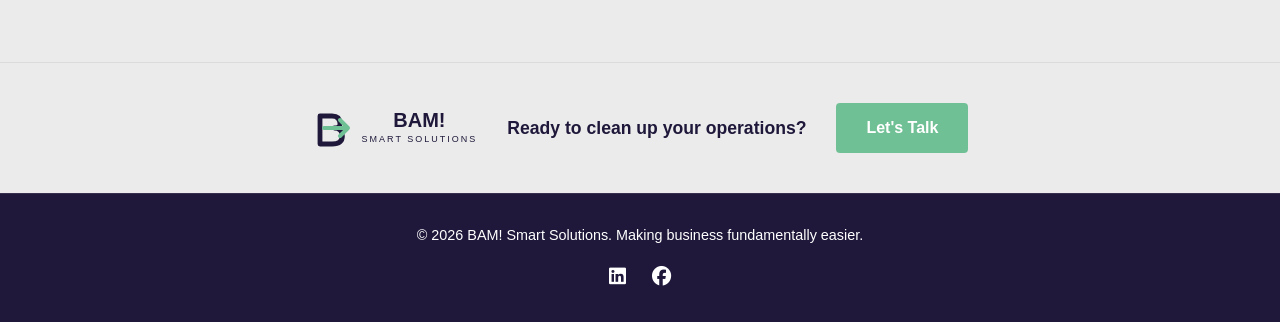
==== commit 44dba4f1: "Update index.html New additions: - canonical link tag - website teaser for packages" ====
--- a/index.html
+++ b/index.html
@@ -10,6 +10,8 @@
     <link rel="stylesheet" href="https://cdnjs.cloudflare.com/ajax/libs/font-awesome/6.5.0/css/all.min.css">
     <link rel="stylesheet" href="style.css">
 
+    <link rel="canonical" href="https://www.bamsmartsolutions.co.za/index.html/" />
+
     <!-- Google tag (gtag.js) -->
     <script async src="https://www.googletagmanager.com/gtag/js?id=G-8MM4XV31XL"></script>
     <script>
@@ -93,6 +95,14 @@
             </div>
         </div>
     </section>
+
+    <section class="pricing-teaser">
+        <div class="container pricing-teaser-inner">
+            <p>Starter Website Packages <strong>From R 3,500 </strong></p>
+            <a href="products.html" class="btn btn-secondary-style">View All Packages &rarr;</a>
+        </div>
+    </section>
+
 
     <section class="how-it-works">
         <div class="container">
--- a/style.css
+++ b/style.css
@@ -64,6 +64,11 @@
 
 .logo span {
     color: var(--color-accent);
+}
+
+.logo-link {
+    text-decoration: none;
+    color: inherit; /* Inherits the deep blue color you already set for your logo class */
 }
 
 /* Desktop nav links */
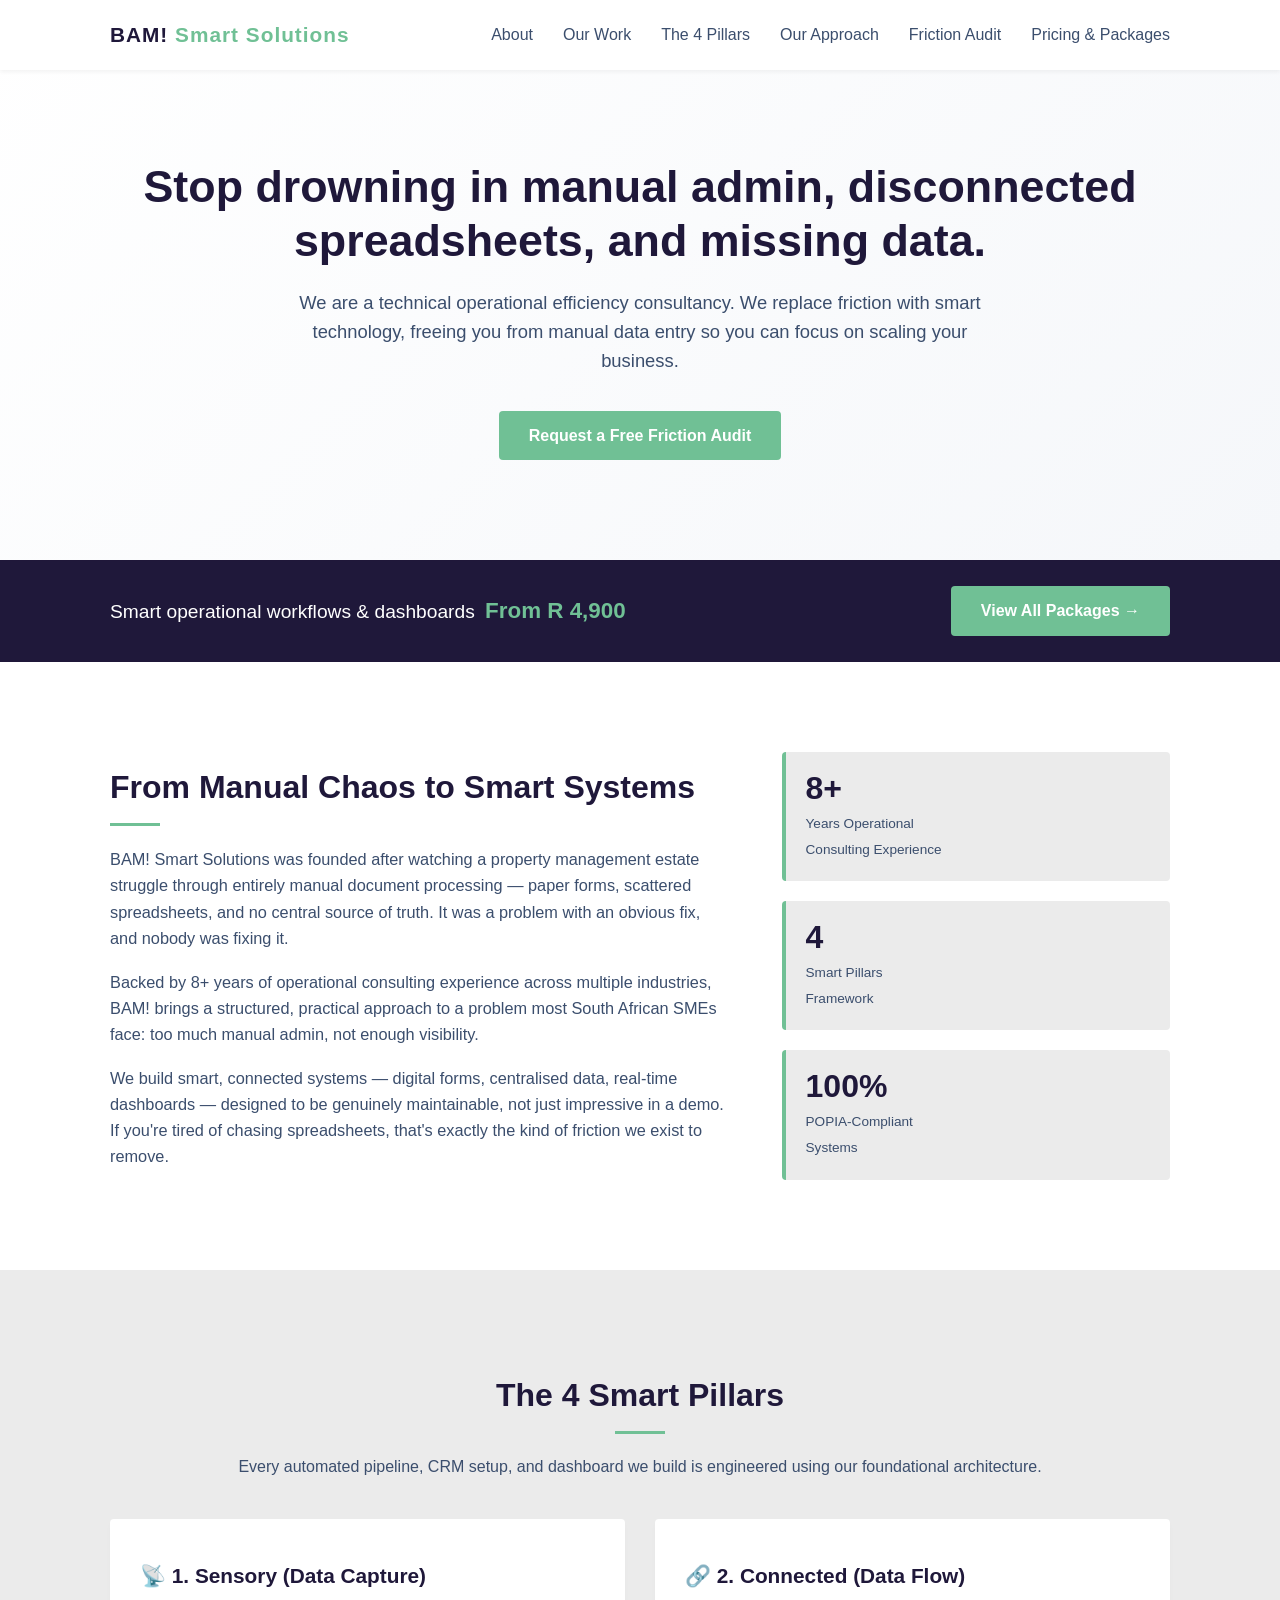
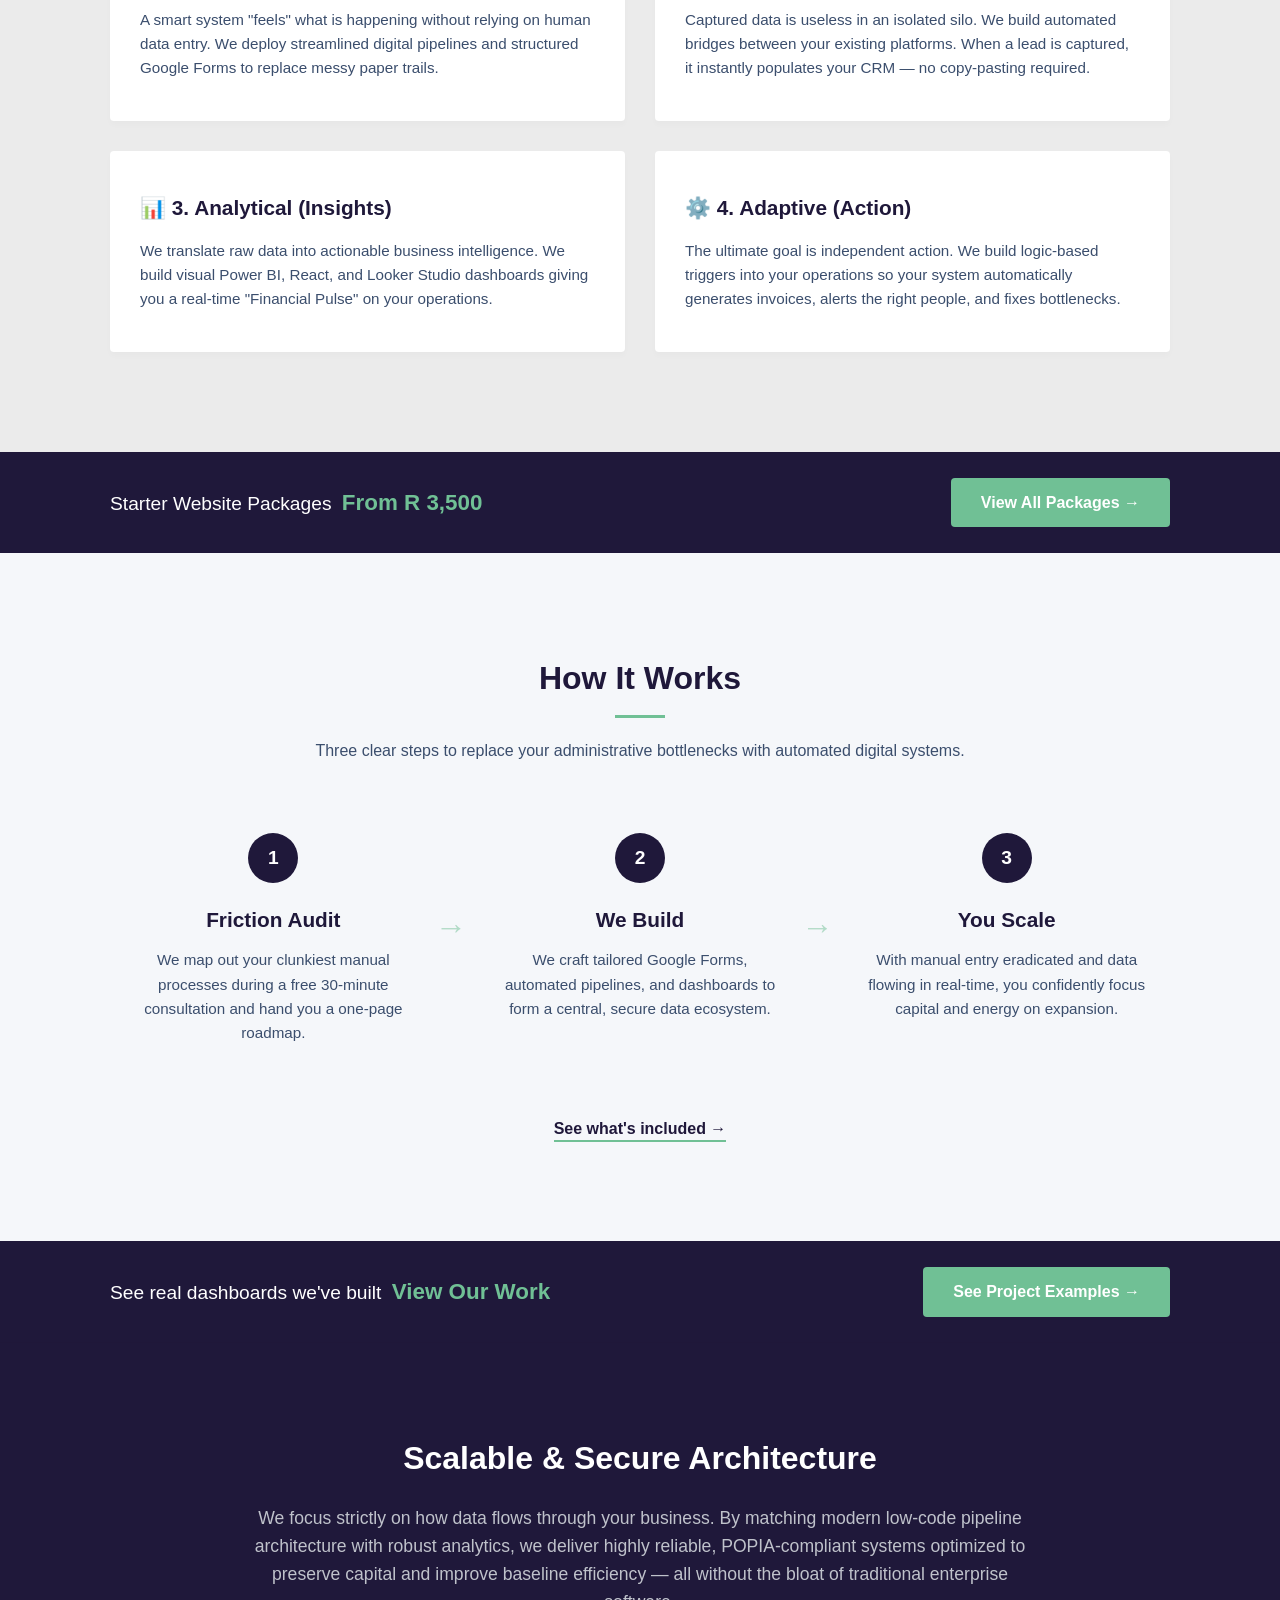
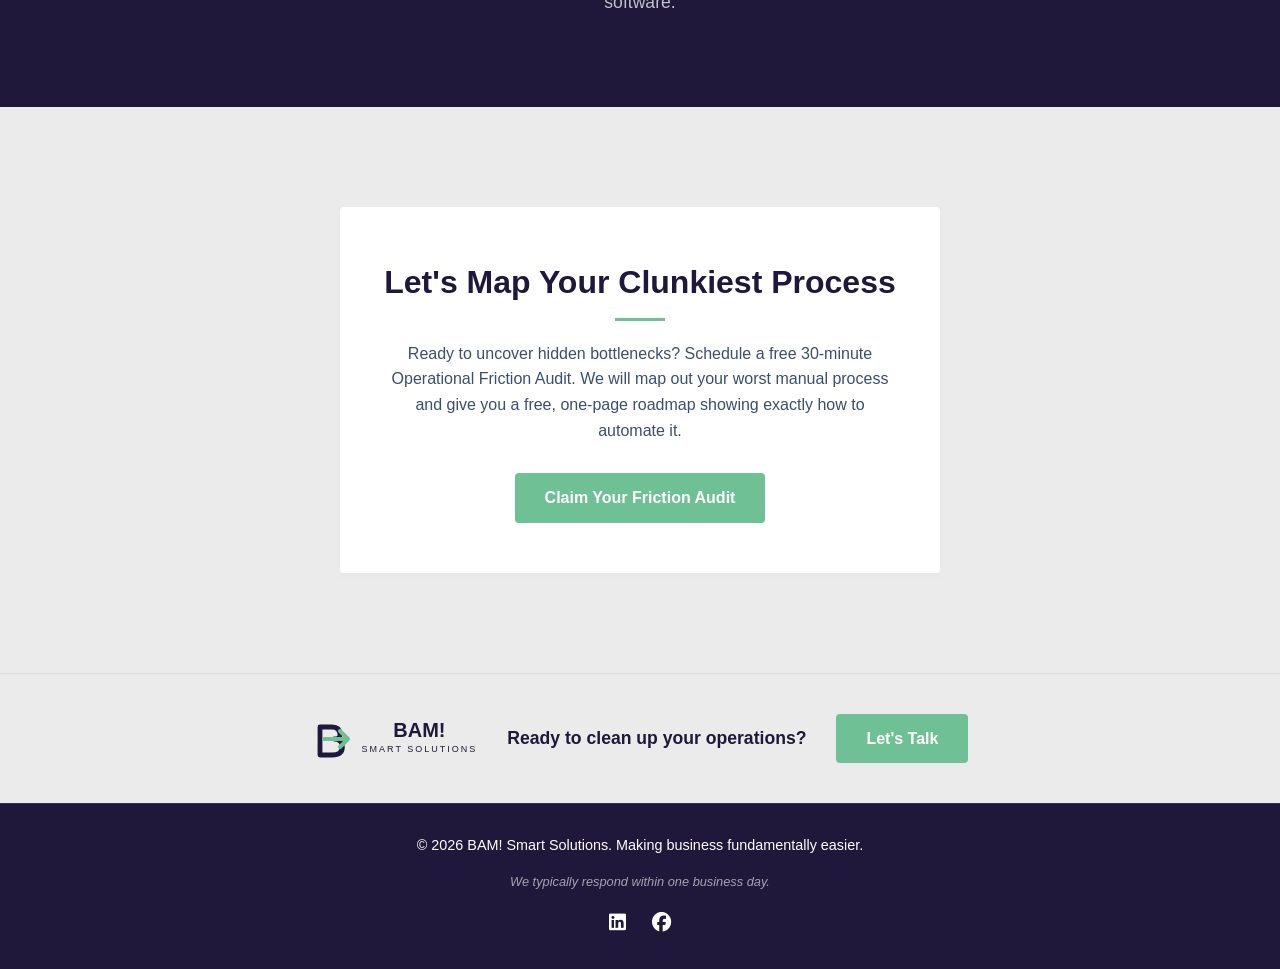
==== commit 7b627fb4: "Update index.html Additions: - Our work page additions - Removed SLA  - minor other changes" ====
--- a/index.html
+++ b/index.html
@@ -33,6 +33,8 @@
 
                 <!-- Desktop nav -->
                 <ul class="nav-links" id="nav-links">
+                    <li><a href="#about">About</a></li>
+                    <li><a href="work.html">Our Work</a></li>
                     <li><a href="#pillars">The 4 Pillars</a></li>
                     <li><a href="#approach">Our Approach</a></li>
                     <li><a href="#contact">Friction Audit</a></li>
@@ -61,6 +63,31 @@
         <div class="container pricing-teaser-inner">
             <p>Smart operational workflows & dashboards <strong>From R 4,900 </strong></p>
             <a href="products.html" class="btn btn-secondary-style">View All Packages &rarr;</a>
+        </div>
+    </section>
+
+    <section id="about" class="about-section">
+        <div class="container about-section-inner">
+            <div class="about-content">
+                <h2 class="section-title">From Manual Chaos to Smart Systems</h2>
+                <p>BAM! Smart Solutions was founded after watching a property management estate struggle through entirely manual document processing — paper forms, scattered spreadsheets, and no central source of truth. It was a problem with an obvious fix, and nobody was fixing it.</p>
+                <p>Backed by 8+ years of operational consulting experience across multiple industries, BAM! brings a structured, practical approach to a problem most South African SMEs face: too much manual admin, not enough visibility.</p>
+                <p>We build smart, connected systems — digital forms, centralised data, real-time dashboards — designed to be genuinely maintainable, not just impressive in a demo. If you're tired of chasing spreadsheets, that's exactly the kind of friction we exist to remove.</p>
+            </div>
+            <div class="about-stats">
+                <div class="stat-chip">
+                    <span class="stat-number">8+</span>
+                    <span class="stat-label">Years Operational<br>Consulting Experience</span>
+                </div>
+                <div class="stat-chip">
+                    <span class="stat-number">4</span>
+                    <span class="stat-label">Smart Pillars<br>Framework</span>
+                </div>
+                <div class="stat-chip">
+                    <span class="stat-number">100%</span>
+                    <span class="stat-label">POPIA-Compliant<br>Systems</span>
+                </div>
+            </div>
         </div>
     </section>
 
@@ -135,6 +162,13 @@
         </div>
     </section>
 
+    <section class="pricing-teaser">
+    <div class="container pricing-teaser-inner">
+        <p>See real dashboards we've built <strong>View Our Work</strong></p>
+        <a href="work.html" class="btn btn-secondary-style">See Project Examples &rarr;</a>
+    </div>
+</section>
+
     <section id="approach" class="about-focus">
         <div class="container">
             <h2>Scalable &amp; Secure Architecture</h2>
@@ -148,7 +182,6 @@
                 <h2 class="section-title">Let's Map Your Clunkiest Process</h2>
                 <p>Ready to uncover hidden bottlenecks? Schedule a free 30-minute Operational Friction Audit. We will map out your worst manual process and give you a free, one-page roadmap showing exactly how to automate it.</p>
                 <a href="mailto:pieter@bamsmartsolutions.co.za?subject=Free%20Friction%20Audit%20Request&body=Hi%20Pieter%2C%0A%0AI%20would%20like%20to%20book%20a%20free%2030-minute%20Operational%20Friction%20Audit.%0A%0AOrganisation%3A%20%0AContact%20Name%3A%20%0APhone%20Number%3A%20%0A%0AThank%20you." class="btn">Claim Your Friction Audit</a>
-                <p class="notice">Note: We operate on a high-efficiency asynchronous model. Routine support and communication are governed by our transparent next-business-day turnaround SLA.</p>
             </div>
         </div>
     </section>
@@ -175,6 +208,7 @@
 
     <footer>
         <p>&copy; 2026 BAM! Smart Solutions. Making business fundamentally easier.</p>
+        <p class="footer-note">We typically respond within one business day.</p>
         <div class="footer-socials">
             <a href="https://linkedin.com/company/bam-smart-solutions" target="_blank" rel="noopener noreferrer" aria-label="LinkedIn">
                 <i class="fa-brands fa-linkedin"></i>
--- a/style.css
+++ b/style.css
@@ -152,6 +152,142 @@
 }
 
 /* ========================================================
+   ABOUT SECTION
+   ======================================================== */
+
+.about-section {
+    padding: 90px 0;
+    background-color: var(--color-white);
+}
+
+.about-section-inner {
+    display: grid;
+    grid-template-columns: 1.6fr 1fr;
+    gap: 50px;
+    align-items: center;
+}
+
+.about-content p {
+    color: var(--color-secondary);
+    margin-bottom: 18px;
+    font-size: 1.02rem;
+}
+
+.about-content p:last-child {
+    margin-bottom: 0;
+}
+
+.about-section .section-title {
+    text-align: left;
+}
+
+.about-section .section-title::after {
+    margin: 10px 0 0 0;
+}
+
+.about-stats {
+    display: flex;
+    flex-direction: column;
+    gap: 20px;
+}
+
+.stat-chip {
+    background-color: var(--color-bg-light);
+    border-left: 4px solid var(--color-accent);
+    padding: 20px;
+    border-radius: 4px;
+}
+
+.stat-number {
+    display: block;
+    font-size: 2rem;
+    font-weight: 800;
+    color: var(--color-primary);
+    line-height: 1;
+    margin-bottom: 6px;
+}
+
+.stat-label {
+    font-size: 0.85rem;
+    color: var(--color-secondary);
+    line-height: 1.4;
+}
+
+/* Mobile */
+@media (max-width: 768px) {
+    .about-section-inner {
+        grid-template-columns: 1fr;
+    }
+
+    .about-stats {
+        flex-direction: row;
+        flex-wrap: wrap;
+    }
+
+    .stat-chip {
+        flex: 1 1 calc(50% - 10px);
+    }
+}
+
+
+/* ========================================================
+   OUR WORK PAGE
+   ======================================================== */
+
+.work-grid {
+    display: grid;
+    grid-template-columns: repeat(auto-fit, minmax(380px, 1fr));
+    gap: 30px;
+}
+
+.work-card {
+    background: var(--color-white);
+    border-radius: 6px;
+    box-shadow: 0 4px 6px rgba(0, 0, 0, 0.05);
+    overflow: hidden;
+    transition: transform 0.2s ease, box-shadow 0.2s ease;
+}
+
+.work-card:hover {
+    transform: translateY(-5px);
+    box-shadow: 0 8px 15px rgba(0, 0, 0, 0.1);
+}
+
+.work-content {
+    padding: 25px;
+}
+
+.work-content .product-title {
+    margin-top: 12px;
+}
+
+.work-visual {
+    height: 280px;
+    background-color: var(--color-bg-light);
+    border-bottom: 4px solid var(--color-accent);
+    padding: 20px;
+    display: flex;
+    align-items: center;
+    justify-content: center;
+}
+
+.work-visual img {
+    max-width: 100%;
+    max-height: 100%;
+    object-fit: contain;
+    border-radius: 4px;
+    box-shadow: 0 2px 10px rgba(0, 0, 0, 0.1);
+}
+
+@media (max-width: 768px) {
+    .work-grid {
+        grid-template-columns: 1fr;
+    }
+}
+
+
+
+/* ========================================================
    BUTTONS
    ======================================================== */
 
@@ -279,12 +415,6 @@
     color: var(--color-secondary);
 }
 
-.notice {
-    margin-top: 25px;
-    font-size: 0.85rem;
-    color: #718096;
-    font-style: italic;
-}
 
 /* ========================================================
    PRE-FOOTER CTA
@@ -332,6 +462,12 @@
     color: var(--color-primary);
     letter-spacing: 2px;
     margin-top: 2px;
+}
+
+.footer-note {
+    font-size: 0.8rem;
+    color: rgba(255, 255, 255, 0.6);
+    font-style: italic;
 }
 
 /* ========================================================
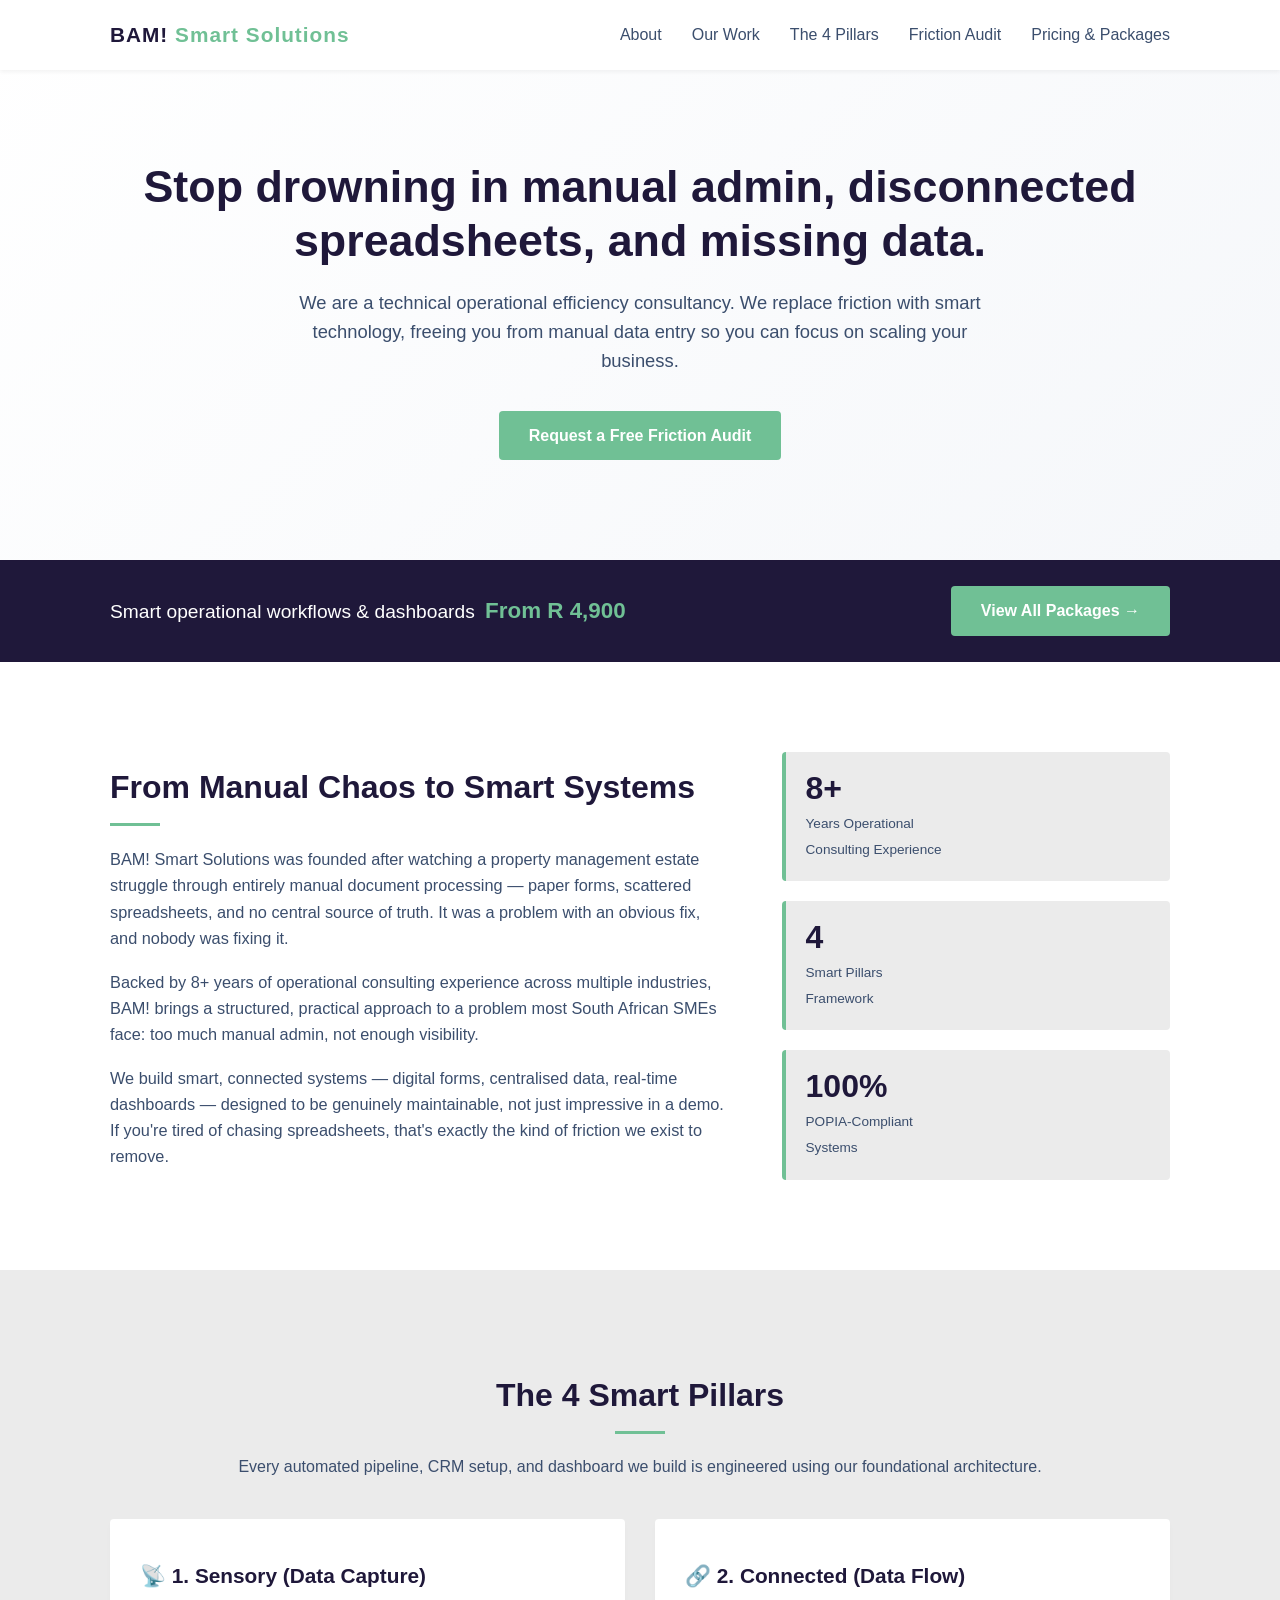
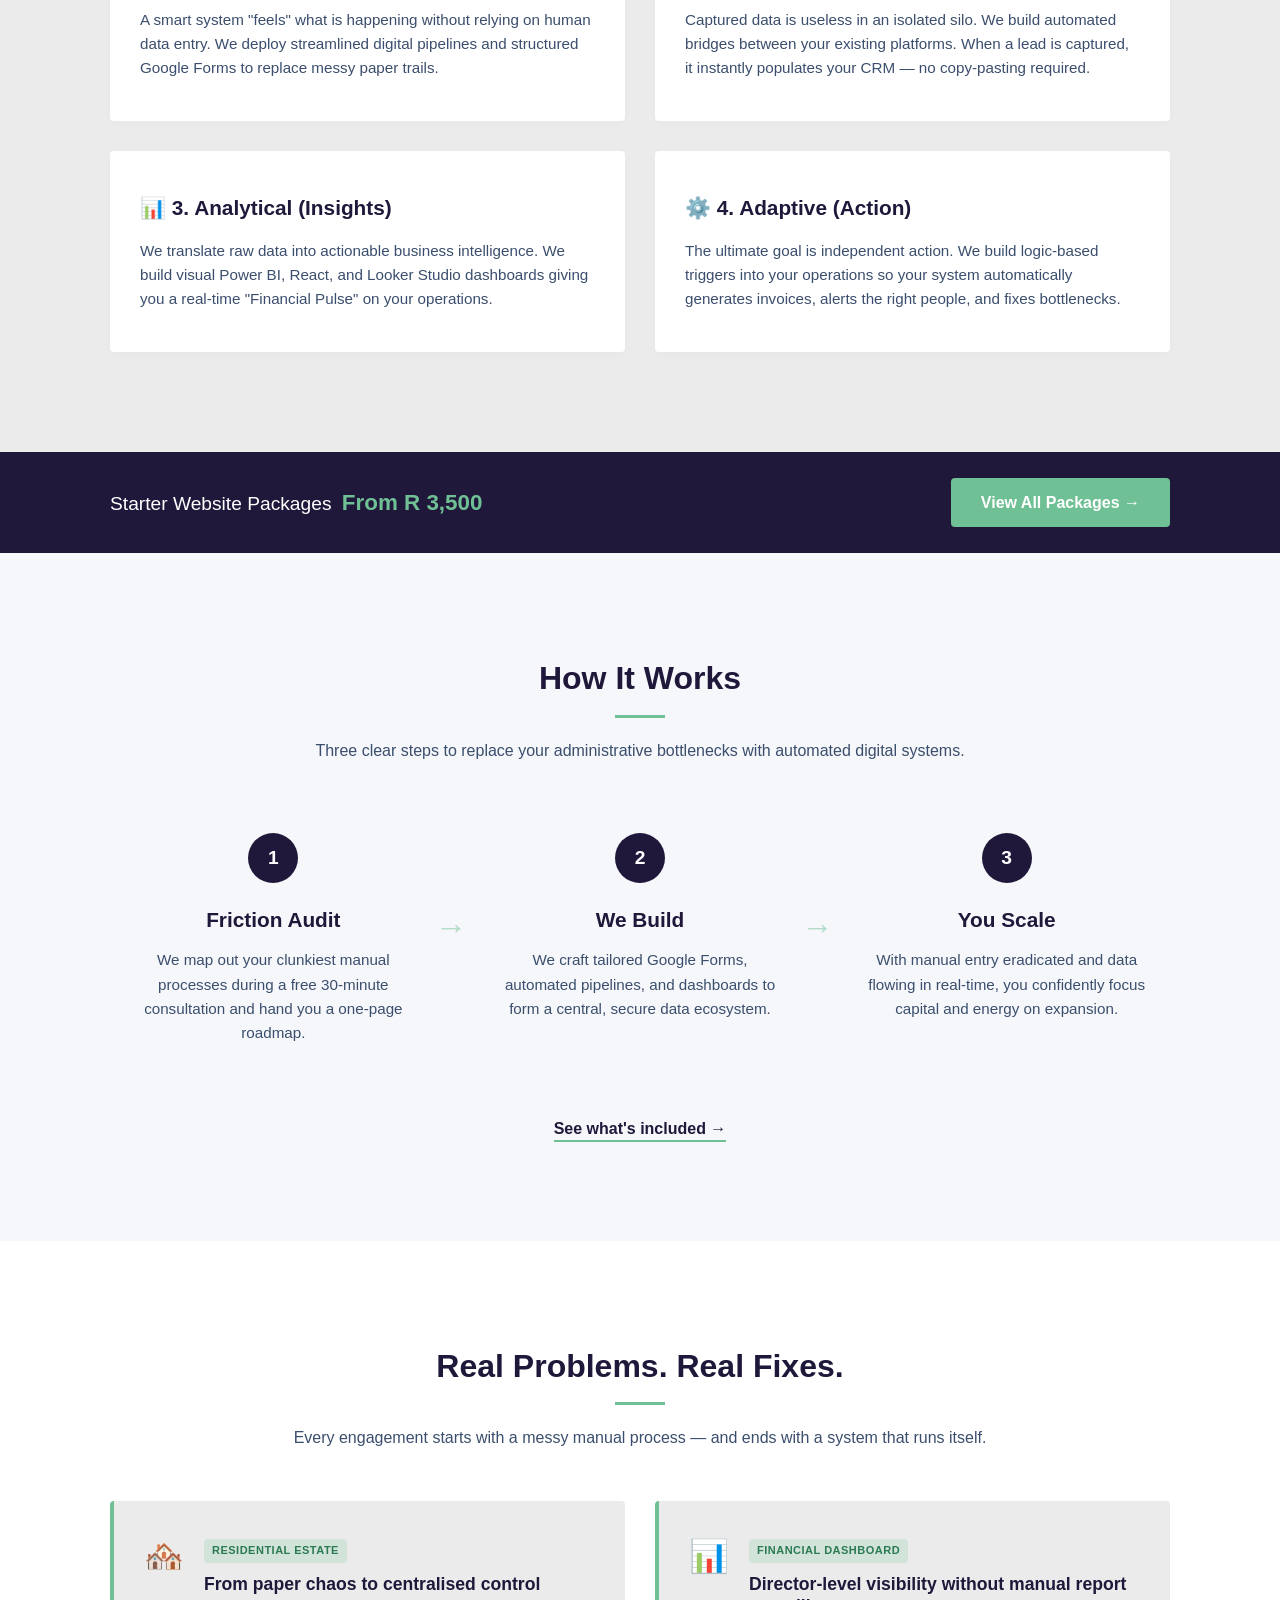
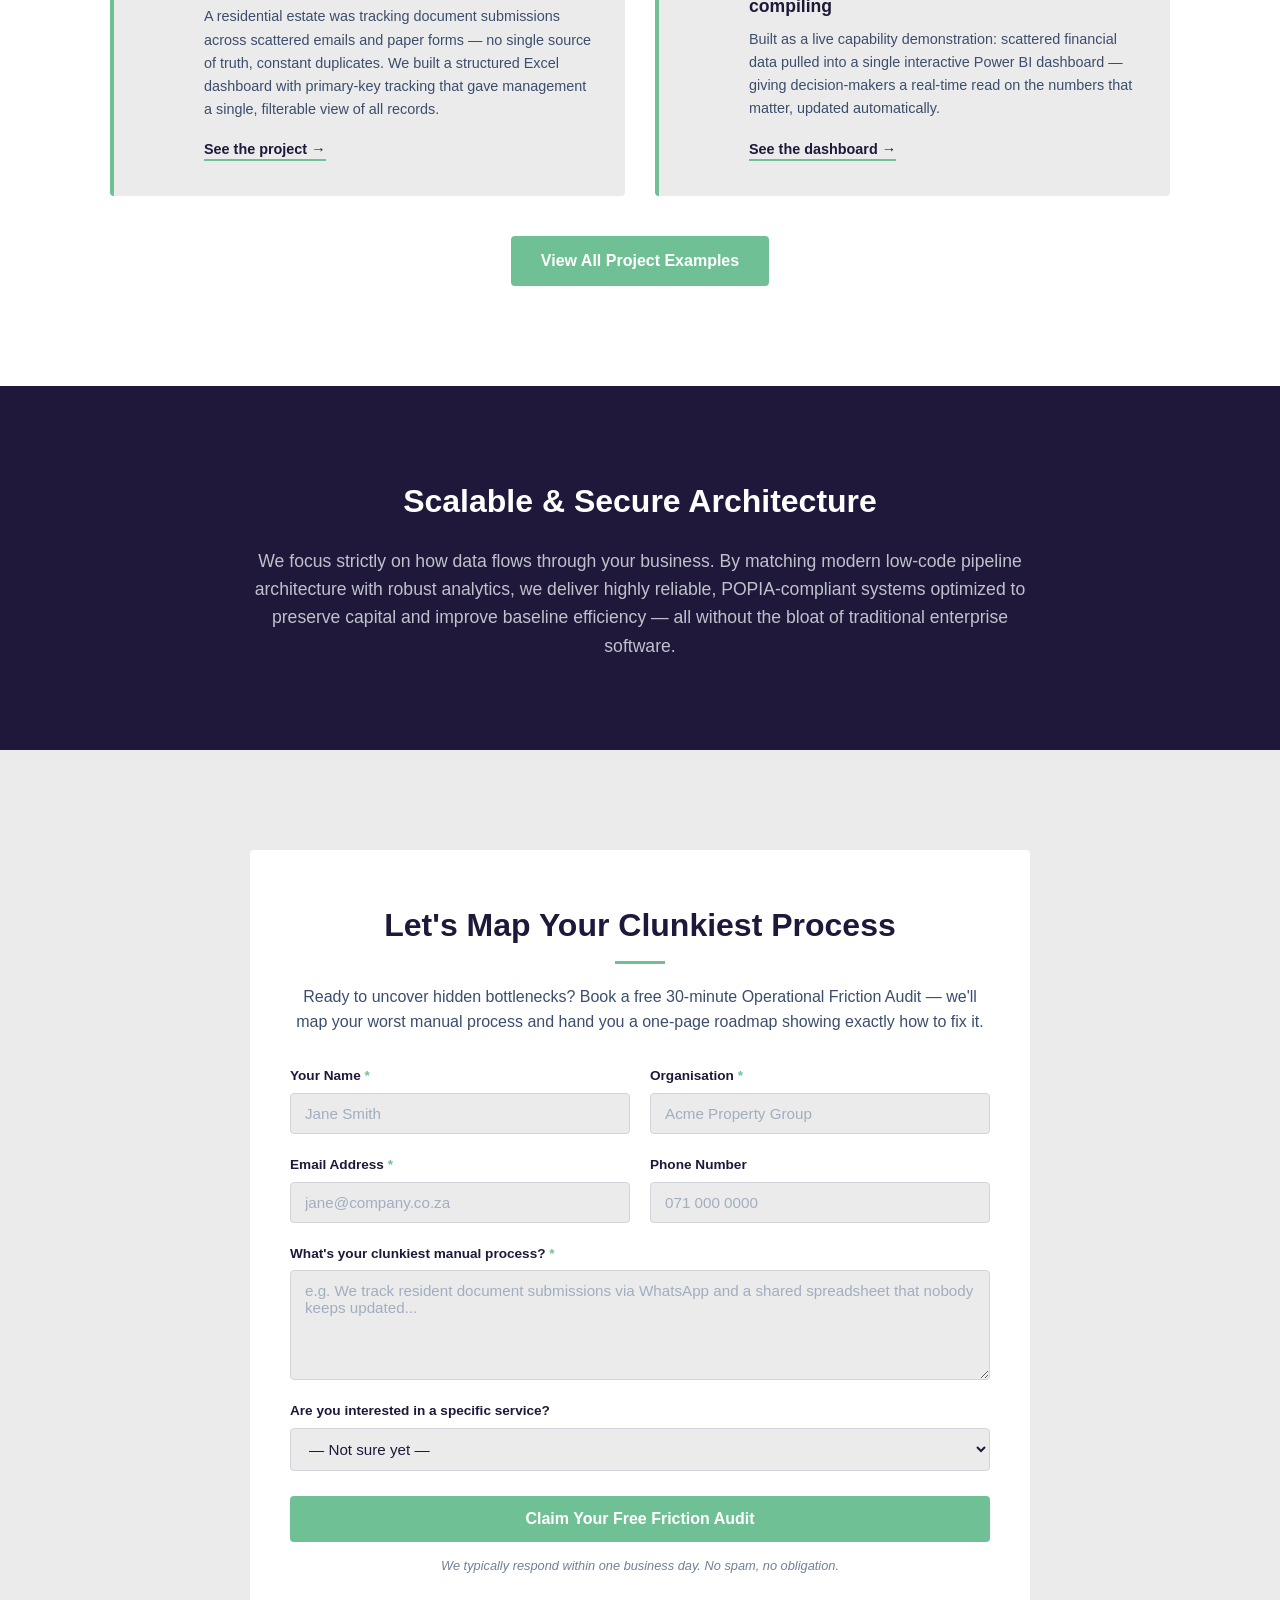
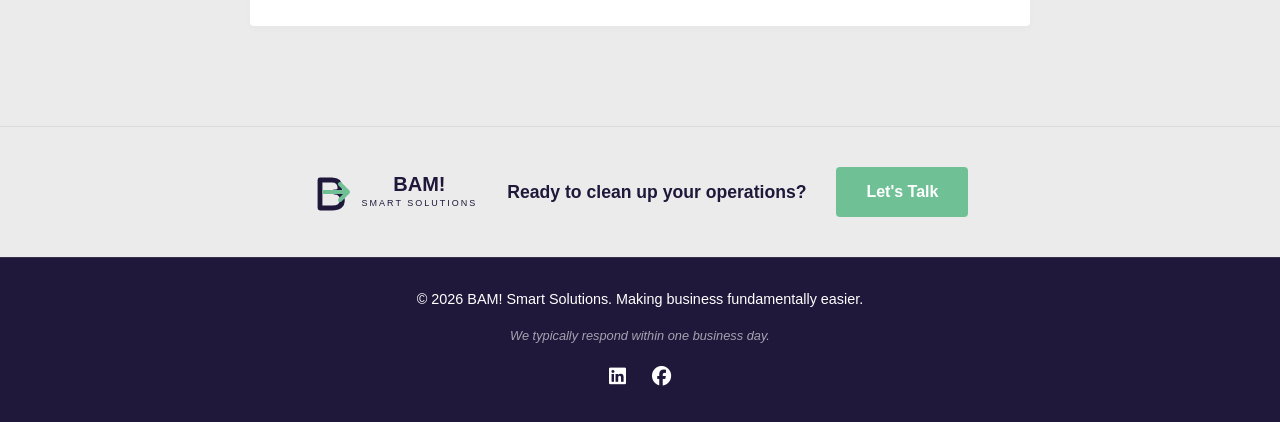
==== commit 3b8dcb8d: "Add contact form, social proof section, and fix enquire buttons - Replace mailto contact link with F" ====
--- a/index.html
+++ b/index.html
@@ -36,9 +36,8 @@
                     <li><a href="#about">About</a></li>
                     <li><a href="work.html">Our Work</a></li>
                     <li><a href="#pillars">The 4 Pillars</a></li>
-                    <li><a href="#approach">Our Approach</a></li>
                     <li><a href="#contact">Friction Audit</a></li>
-                    <li><a href="products.html">Pricing & Packages</a></li>
+                    <li><a href="products.html">Pricing &amp; Packages</a></li>
                 </ul>
 
                 <!-- Hamburger button (mobile only) -->
@@ -162,12 +161,41 @@
         </div>
     </section>
 
-    <section class="pricing-teaser">
-    <div class="container pricing-teaser-inner">
-        <p>See real dashboards we've built <strong>View Our Work</strong></p>
-        <a href="work.html" class="btn btn-secondary-style">See Project Examples &rarr;</a>
-    </div>
-</section>
+    <!-- Social Proof / Results Strip -->
+    <section class="results-section">
+        <div class="container">
+            <h2 class="section-title">Real Problems. Real Fixes.</h2>
+            <p class="section-subtitle">Every engagement starts with a messy manual process — and ends with a system that runs itself.</p>
+
+            <div class="results-grid">
+
+                <div class="result-card">
+                    <div class="result-icon">🏘️</div>
+                    <div class="result-body">
+                        <span class="result-tag">Residential Estate</span>
+                        <h3>From paper chaos to centralised control</h3>
+                        <p>A residential estate was tracking document submissions across scattered emails and paper forms — no single source of truth, constant duplicates. We built a structured Excel dashboard with primary-key tracking that gave management a single, filterable view of all records.</p>
+                        <a href="work.html" class="result-link">See the project &rarr;</a>
+                    </div>
+                </div>
+
+                <div class="result-card">
+                    <div class="result-icon">📊</div>
+                    <div class="result-body">
+                        <span class="result-tag">Financial Dashboard</span>
+                        <h3>Director-level visibility without manual report compiling</h3>
+                        <p>Built as a live capability demonstration: scattered financial data pulled into a single interactive Power BI dashboard — giving decision-makers a real-time read on the numbers that matter, updated automatically.</p>
+                        <a href="work.html" class="result-link">See the dashboard &rarr;</a>
+                    </div>
+                </div>
+
+            </div>
+
+            <div style="text-align:center; margin-top: 40px;">
+                <a href="work.html" class="btn">View All Project Examples</a>
+            </div>
+        </div>
+    </section>
 
     <section id="approach" class="about-focus">
         <div class="container">
@@ -176,12 +204,61 @@
         </div>
     </section>
 
+
+
     <section id="contact" class="contact">
         <div class="container">
             <div class="contact-box">
                 <h2 class="section-title">Let's Map Your Clunkiest Process</h2>
-                <p>Ready to uncover hidden bottlenecks? Schedule a free 30-minute Operational Friction Audit. We will map out your worst manual process and give you a free, one-page roadmap showing exactly how to automate it.</p>
-                <a href="mailto:pieter@bamsmartsolutions.co.za?subject=Free%20Friction%20Audit%20Request&body=Hi%20Pieter%2C%0A%0AI%20would%20like%20to%20book%20a%20free%2030-minute%20Operational%20Friction%20Audit.%0A%0AOrganisation%3A%20%0AContact%20Name%3A%20%0APhone%20Number%3A%20%0A%0AThank%20you." class="btn">Claim Your Friction Audit</a>
+                <p>Ready to uncover hidden bottlenecks? Book a free 30-minute Operational Friction Audit — we'll map your worst manual process and hand you a one-page roadmap showing exactly how to fix it.</p>
+
+                <form class="contact-form" action="https://formspree.io/f/xnjkqjjp" method="POST">
+
+                    <div class="form-row">
+                        <div class="form-group">
+                            <label for="contact-name">Your Name <span class="required">*</span></label>
+                            <input type="text" id="contact-name" name="name" placeholder="Jane Smith" required>
+                        </div>
+                        <div class="form-group">
+                            <label for="contact-org">Organisation <span class="required">*</span></label>
+                            <input type="text" id="contact-org" name="organisation" placeholder="Acme Property Group" required>
+                        </div>
+                    </div>
+
+                    <div class="form-row">
+                        <div class="form-group">
+                            <label for="contact-email">Email Address <span class="required">*</span></label>
+                            <input type="email" id="contact-email" name="email" placeholder="jane@company.co.za" required>
+                        </div>
+                        <div class="form-group">
+                            <label for="contact-phone">Phone Number</label>
+                            <input type="tel" id="contact-phone" name="phone" placeholder="071 000 0000">
+                        </div>
+                    </div>
+
+                    <div class="form-group">
+                        <label for="contact-process">What's your clunkiest manual process? <span class="required">*</span></label>
+                        <textarea id="contact-process" name="message" rows="4" placeholder="e.g. We track resident document submissions via WhatsApp and a shared spreadsheet that nobody keeps updated..." required></textarea>
+                    </div>
+
+                    <div class="form-group">
+                        <label for="contact-package">Are you interested in a specific service?</label>
+                        <select id="contact-package" name="service_interest">
+                            <option value="">— Not sure yet —</option>
+                            <option value="Digital Forms Starter">Digital Forms Starter (from R 4,900)</option>
+                            <option value="Structured Data Management">Structured Data Management (from R 8,500)</option>
+                            <option value="Management Dashboard System">Management Dashboard System (from R 13,500)</option>
+                            <option value="Website Package">Website Package</option>
+                            <option value="Monthly Retainer">Monthly Retainer / Ongoing Support</option>
+                            <option value="Not sure">Not sure — need advice</option>
+                        </select>
+                    </div>
+
+                    <button type="submit" class="btn contact-submit">Claim Your Free Friction Audit</button>
+
+                    <p class="form-note">We typically respond within one business day. No spam, no obligation.</p>
+
+                </form>
             </div>
         </div>
     </section>
@@ -240,6 +317,23 @@
                 toggle.setAttribute('aria-expanded', false);
             });
         });
+
+        // Pre-fill service dropdown if arriving from a package card
+        document.addEventListener('DOMContentLoaded', () => {
+            const stored = sessionStorage.getItem('bam_service_interest');
+            if (stored) {
+                const select = document.getElementById('contact-package');
+                if (select) {
+                    for (let opt of select.options) {
+                        if (opt.value === stored) {
+                            opt.selected = true;
+                            break;
+                        }
+                    }
+                }
+                sessionStorage.removeItem('bam_service_interest');
+            }
+        });
     </script>
 
 </body>
--- a/style.css
+++ b/style.css
@@ -403,16 +403,103 @@
 
 .contact-box {
     background-color: var(--color-white);
-    max-width: 600px;
+    max-width: 780px;
     margin: 0 auto;
     padding: 50px 40px;
     border-radius: 4px;
     box-shadow: 0 4px 6px rgba(0,0,0,0.02);
 }
 
-.contact-box p {
-    margin-bottom: 30px;
-    color: var(--color-secondary);
+.contact-box > p {
+    margin-bottom: 10px;
+    color: var(--color-secondary);
+}
+
+/* ========================================================
+   CONTACT FORM
+   ======================================================== */
+
+.contact-form {
+    margin-top: 30px;
+    text-align: left;
+}
+
+.form-row {
+    display: grid;
+    grid-template-columns: 1fr 1fr;
+    gap: 20px;
+}
+
+.form-group {
+    display: flex;
+    flex-direction: column;
+    margin-bottom: 20px;
+}
+
+.form-group label {
+    font-size: 0.85rem;
+    font-weight: 600;
+    color: var(--color-primary);
+    margin-bottom: 6px;
+}
+
+.required {
+    color: var(--color-accent);
+}
+
+.form-group input,
+.form-group textarea,
+.form-group select {
+    padding: 11px 14px;
+    border: 1.5px solid #D1D5DB;
+    border-radius: 4px;
+    font-size: 0.95rem;
+    font-family: var(--font-main);
+    color: var(--color-primary);
+    background-color: var(--color-bg-light);
+    transition: border-color 0.2s ease, box-shadow 0.2s ease;
+    outline: none;
+}
+
+.form-group input:focus,
+.form-group textarea:focus,
+.form-group select:focus {
+    border-color: var(--color-accent);
+    box-shadow: 0 0 0 3px rgba(112, 192, 149, 0.15);
+}
+
+.form-group input::placeholder,
+.form-group textarea::placeholder {
+    color: #A0AEC0;
+}
+
+.form-group textarea {
+    resize: vertical;
+    min-height: 110px;
+}
+
+.contact-submit {
+    width: 100%;
+    padding: 14px;
+    font-size: 1rem;
+    margin-top: 5px;
+    cursor: pointer;
+    border: none;
+}
+
+.form-note {
+    margin-top: 14px;
+    font-size: 0.8rem;
+    color: #718096;
+    text-align: center;
+    font-style: italic;
+}
+
+@media (max-width: 768px) {
+    .form-row {
+        grid-template-columns: 1fr;
+        gap: 0;
+    }
 }
 
 
@@ -468,6 +555,96 @@
     font-size: 0.8rem;
     color: rgba(255, 255, 255, 0.6);
     font-style: italic;
+}
+
+/* ========================================================
+   RESULTS / SOCIAL PROOF SECTION
+   ======================================================== */
+
+.results-section {
+    padding: 100px 0;
+    background-color: var(--color-white);
+}
+
+.results-grid {
+    display: grid;
+    grid-template-columns: repeat(2, 1fr);
+    gap: 30px;
+    margin-top: 50px;
+}
+
+.result-card {
+    display: flex;
+    gap: 20px;
+    background-color: var(--color-bg-light);
+    padding: 35px 30px;
+    border-radius: 4px;
+    border-left: 4px solid var(--color-accent);
+    transition: transform 0.2s ease, box-shadow 0.2s ease;
+}
+
+.result-card:hover {
+    transform: translateY(-4px);
+    box-shadow: 0 8px 20px rgba(0,0,0,0.06);
+}
+
+.result-icon {
+    font-size: 2rem;
+    flex-shrink: 0;
+    line-height: 1;
+    margin-top: 4px;
+}
+
+.result-tag {
+    display: inline-block;
+    font-size: 11px;
+    font-weight: 700;
+    text-transform: uppercase;
+    letter-spacing: 0.5px;
+    color: #2a7a52;
+    background-color: rgba(112, 192, 149, 0.2);
+    padding: 3px 8px;
+    border-radius: 4px;
+    margin-bottom: 10px;
+}
+
+.result-body h3 {
+    font-size: 1.1rem;
+    color: var(--color-primary);
+    margin-bottom: 10px;
+    line-height: 1.3;
+}
+
+.result-body p {
+    font-size: 0.9rem;
+    color: var(--color-secondary);
+    line-height: 1.6;
+    margin-bottom: 15px;
+}
+
+.result-link {
+    font-size: 0.9rem;
+    font-weight: 700;
+    color: var(--color-primary);
+    text-decoration: none;
+    border-bottom: 2px solid var(--color-accent);
+    padding-bottom: 2px;
+    transition: color 0.2s ease;
+}
+
+.result-link:hover {
+    color: var(--color-accent);
+}
+
+@media (max-width: 768px) {
+    .results-grid {
+        grid-template-columns: 1fr;
+    }
+
+    .result-card {
+        flex-direction: column;
+        gap: 12px;
+    }
 }
 
 /* ========================================================
